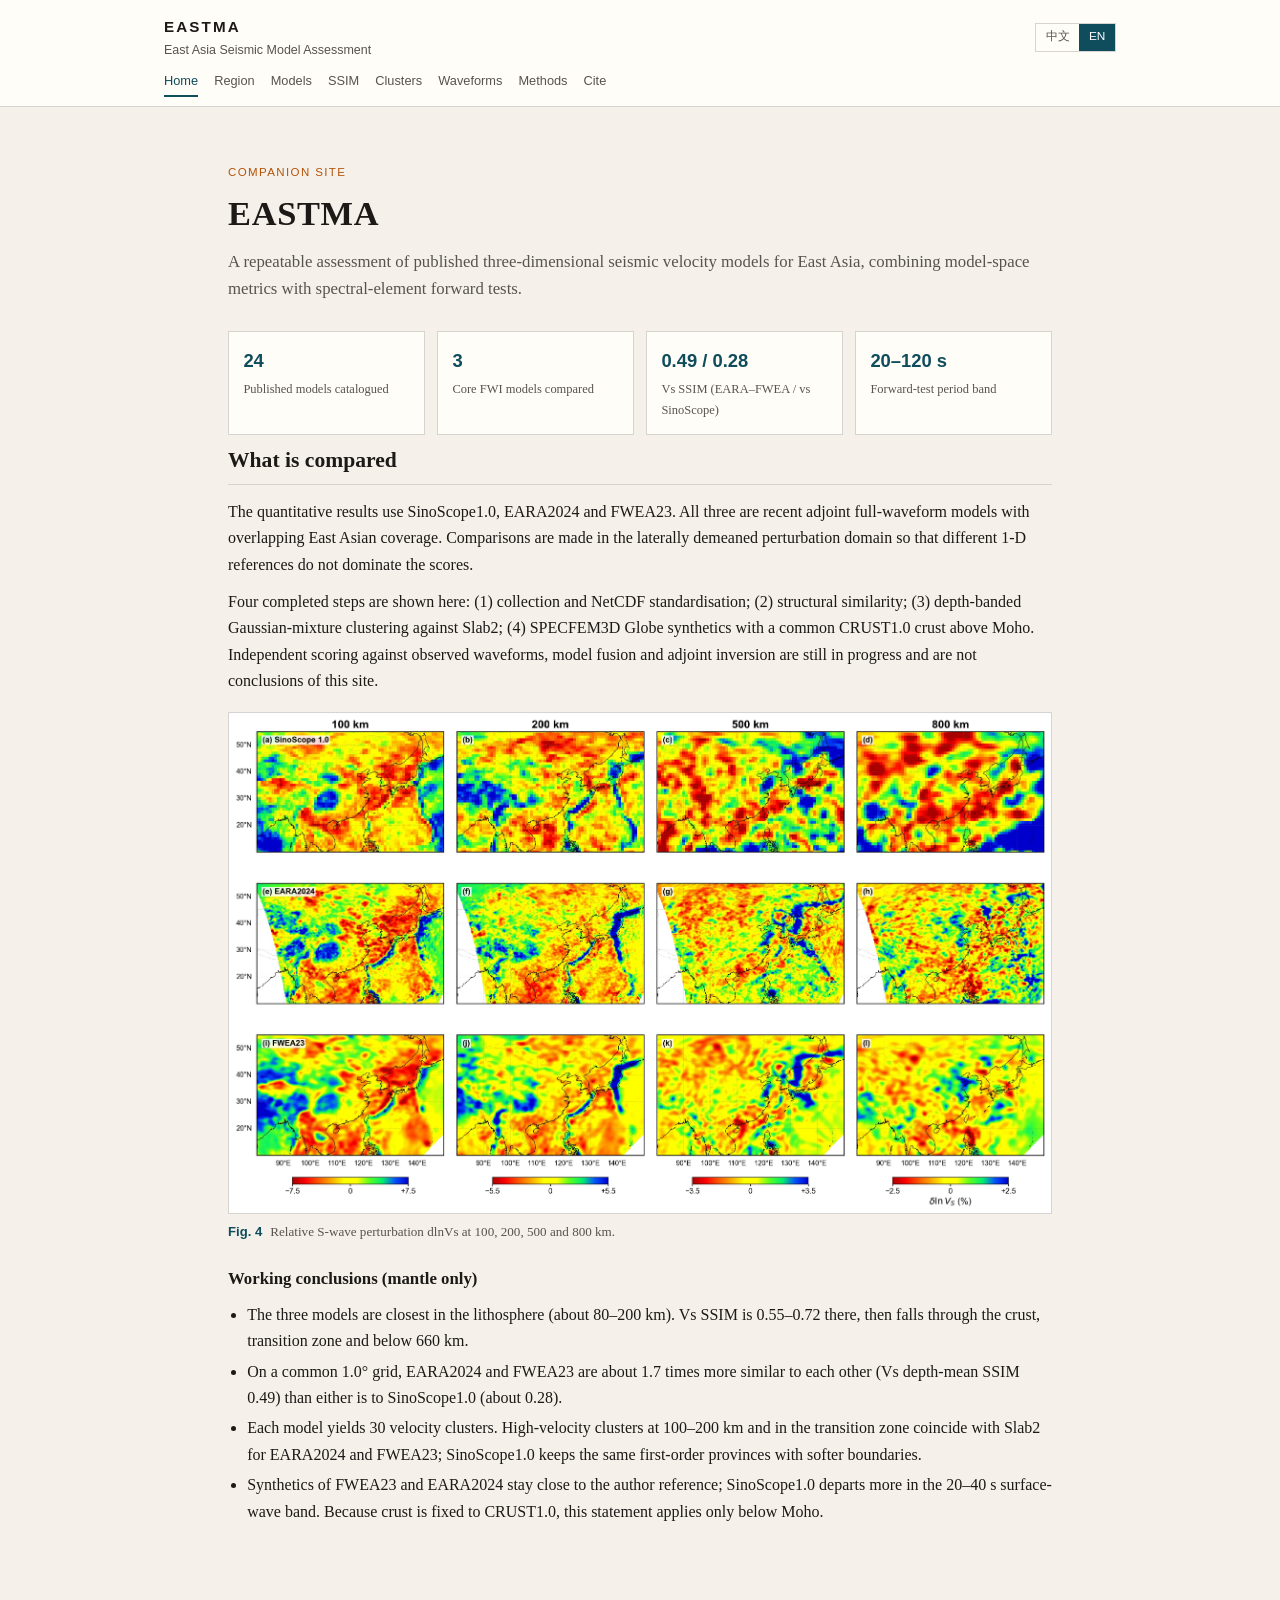
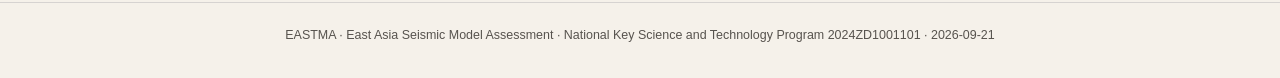
==== en/index.html @ a1f5a3dc "Add separate Chinese and English pages with a header language switch. Co-authored-by: Cursor <cursor" ====
<!DOCTYPE html>
<html lang="en">
<head>
  <meta charset="UTF-8">
  <meta name="viewport" content="width=device-width, initial-scale=1">
  <title>EASTMA — East Asia Seismic Model Assessment</title>
  <meta name="description" content="Quantitative assessment of published East Asian lithosphere–mantle seismic velocity models.">
  <link rel="alternate" hreflang="en" href="./">
  <link rel="alternate" hreflang="zh-CN" href="../index.html">
  <link rel="stylesheet" href="../style.css">
</head>
<body>
<header class="site">
  <div class="brand-bar">
    <div class="brand-wrap">
      <a class="brand" href="#home">EASTMA</a>
      <span class="brand-sub sans">East Asia Seismic Model Assessment</span>
    </div>
    <nav class="lang-switch" aria-label="Language">
      <a href="../index.html" id="lang-other">中文</a>
      <a href="#" class="current" aria-current="page">EN</a>
    </nav>
  </div>
  <nav class="site" aria-label="Primary">
    <a href="#home" data-section="home" class="active">Home</a>
    <a href="#region" data-section="region">Region</a>
    <a href="#models" data-section="models">Models</a>
    <a href="#similarity" data-section="similarity">SSIM</a>
    <a href="#clustering" data-section="clustering">Clusters</a>
    <a href="#waveforms" data-section="waveforms">Waveforms</a>
    <a href="#methods" data-section="methods">Methods</a>
    <a href="#cite" data-section="cite">Cite</a>
  </nav>
</header>
<main>

  <section id="home" class="block on">
    <div class="hero">
      <p class="tag sans">Companion site</p>
      <h1>EASTMA</h1>
      <p class="lead">A repeatable assessment of published three-dimensional seismic velocity models for East Asia, combining model-space metrics with spectral-element forward tests.</p>
    </div>
    <div class="metrics">
      <div class="metric"><div class="v">24</div><div class="l">Published models catalogued</div></div>
      <div class="metric"><div class="v">3</div><div class="l">Core FWI models compared</div></div>
      <div class="metric"><div class="v">0.49 / 0.28</div><div class="l">Vs SSIM (EARA–FWEA / vs SinoScope)</div></div>
      <div class="metric"><div class="v">20–120 s</div><div class="l">Forward-test period band</div></div>
    </div>
    <h2>What is compared</h2>
    <p>The quantitative results use SinoScope1.0, EARA2024 and FWEA23. All three are recent adjoint full-waveform models with overlapping East Asian coverage. Comparisons are made in the laterally demeaned perturbation domain so that different 1-D references do not dominate the scores.</p>
    <p>Four completed steps are shown here: (1) collection and NetCDF standardisation; (2) structural similarity; (3) depth-banded Gaussian-mixture clustering against Slab2; (4) SPECFEM3D Globe synthetics with a common CRUST1.0 crust above Moho. Independent scoring against observed waveforms, model fusion and adjoint inversion are still in progress and are not conclusions of this site.</p>
    <figure class="figure"><img src="../assets/fig4.jpg" alt="Relative S-wave perturbation dlnVs at 100, 200, 500 and 800 km." loading="lazy"><figcaption><span class="fig-id">Fig. 4</span> Relative S-wave perturbation dlnVs at 100, 200, 500 and 800 km.</figcaption></figure>
    <h3>Working conclusions (mantle only)</h3>
    <ul>
      <li>The three models are closest in the lithosphere (about 80–200 km). Vs SSIM is 0.55–0.72 there, then falls through the crust, transition zone and below 660 km.</li>
      <li>On a common 1.0° grid, EARA2024 and FWEA23 are about 1.7 times more similar to each other (Vs depth-mean SSIM 0.49) than either is to SinoScope1.0 (about 0.28).</li>
      <li>Each model yields 30 velocity clusters. High-velocity clusters at 100–200 km and in the transition zone coincide with Slab2 for EARA2024 and FWEA23; SinoScope1.0 keeps the same first-order provinces with softer boundaries.</li>
      <li>Synthetics of FWEA23 and EARA2024 stay close to the author reference; SinoScope1.0 departs more in the 20–40 s surface-wave band. Because crust is fixed to CRUST1.0, this statement applies only below Moho.</li>
    </ul>
  </section>
  <section id="region" class="block">
    <h2>Region and data</h2>
    <p>The study region covers East Asia and the adjacent western Pacific, including the Tibetan Plateau, North and Northeast China, South China, Southeast Asia, and the Japan–Izu–Bonin–Mariana subduction system.</p>
    <figure class="figure"><img src="../assets/fig1.jpg" alt="Tectonic setting of East Asia (coastline, plate boundaries, volcanoes, Slab2)." loading="lazy"><figcaption><span class="fig-id">Fig. 1</span> Tectonic setting of East Asia (coastline, plate boundaries, volcanoes, Slab2).</figcaption></figure>
    <p>The waveform test set uses 30 events from GCMT / GCMT3D. Public FDSN stations are screened for three-component completeness, record length of at least 1800 s, and SNR ≥ 4 in 20–100 s. After screening, 135 stations enter the forward geometry (417 unique stations; 2161 event–station pairs; about 69% pass rate).</p>
    <figure class="figure"><img src="../assets/fig2.jpg" alt="Thirty events in the standard test set used for spectral-element forward tests." loading="lazy"><figcaption><span class="fig-id">Fig. 2</span> Thirty events in the standard test set used for spectral-element forward tests.</figcaption></figure>
    <figure class="figure"><img src="../assets/fig3.jpg" alt="Stations retained after waveform-quality screening." loading="lazy"><figcaption><span class="fig-id">Fig. 3</span> Stations retained after waveform-quality screening.</figcaption></figure>
    <p class="note">Public FDSN coverage is sparse inside continental China relative to the ~814 provincial stations used by FWEA23. That gap must not be read as a model ranking.</p>
  </section>
  <section id="models" class="block">
    <h2>Model library</h2>
    <p>Twenty-four published lithosphere–upper-mantle models (2018–2026) were collected from the literature and IRIS EMC. Only the three quasi-continental FWI models share a common volume for a single similarity matrix. Regional and local models are kept as qualitative references.</p>
    <h3>Table 1. Three models used for quantitative scores</h3>
    <table><thead><tr><th>Attribute</th><th>SinoScope1.0</th><th>EARA2024</th><th>FWEA23</th></tr></thead><tbody>
        <tr><td>Reference</td><td>Ma et al., 2022</td><td>Xi et al., 2024</td><td>Liu et al., 2024</td></tr>
        <tr><td>Horizontal grid</td><td>~1.0°</td><td>~0.25°</td><td>~0.25°</td></tr>
        <tr><td>Depth (km)</td><td>0–2800</td><td>0–1000</td><td>0–1000</td></tr>
        <tr><td>Events / stations</td><td>410 / 2427</td><td>142 / ~2000</td><td>141 / 4640</td></tr>
        <tr><td>Shortest period (s)</td><td>30</td><td>8</td><td>15</td></tr>
        <tr><td>Misfit</td><td>Time–frequency phase</td><td>Weighted NZCC</td><td>Windowed normalised CC</td></tr>
        <tr><td>Radial anisotropy</td><td>No</td><td>ρ, VC, VSV, VSH, η</td><td>Upper 220 km</td></tr>
        <tr><td>Starting model</td><td>CSEM</td><td>FWEA18 + EARA2014 + S362ANI</td><td>FWEA18 + EARA2014</td></tr>
        <tr><td>Distribution</td><td>Regular NetCDF</td><td>Regular NetCDF</td><td>NetCDF + native GLL</td></tr>
        </tbody></table>
    <h3>Table S1. Catalog (by year)</h3>
    <table><thead><tr><th>Model</th><th>Year</th><th>Parameters</th><th>Depth (km)</th><th>Footprint</th><th>Reference</th></tr></thead><tbody><tr><td>CSEM_Japan</td><td>2018</td><td>Vs</td><td>0–350</td><td>Japan</td><td>Fichtner et al., 2018</td></tr>
<tr><td>FWEA18</td><td>2018</td><td>Vp, Vs</td><td>0–800</td><td>East Asia</td><td>Tao et al., 2018</td></tr>
<tr><td>TP2019</td><td>2020</td><td>Vs</td><td>25–700</td><td>Tibetan Plateau</td><td>Xiao et al., 2020</td></tr>
<tr><td>KEA20</td><td>2021</td><td>Vs</td><td>25–250</td><td>Korea–East Asia</td><td>Witek et al., 2021</td></tr>
<tr><td>SWChinaCVM-1.0</td><td>2021</td><td>Vp, Vs</td><td>0–50</td><td>SW China</td><td>Liu et al., 2021</td></tr>
<tr><td>SinoScope1.0</td><td>2022</td><td>Vp, Vs</td><td>0–2800</td><td>China and adjacent</td><td>Ma et al., 2022</td></tr>
<tr><td>USTClitho2.0</td><td>2022</td><td>Vp, Vs</td><td>0–150</td><td>Continental China</td><td>Han et al., 2022</td></tr>
<tr><td>SASSY21</td><td>2022</td><td>Vs</td><td>150–600</td><td>SE Asia</td><td>Wehner et al., 2022</td></tr>
<tr><td>CSRM1.0</td><td>2023</td><td>Vp, Vs</td><td>0–100</td><td>Continental China</td><td>Wen and Yu, 2023</td></tr>
<tr><td>SWChinaCVM-2.0</td><td>2023</td><td>Vp, Vs</td><td>0–50</td><td>SW China</td><td>Liu et al., 2023</td></tr>
<tr><td>ASIA2024</td><td>2024</td><td>Vp, Vs</td><td>0–690</td><td>Asia</td><td>Dou et al., 2024</td></tr>
<tr><td>EARA2024</td><td>2024</td><td>Vp, Vs</td><td>0–1000</td><td>East Asia–NW Pacific</td><td>Xi et al., 2024</td></tr>
<tr><td>FWEA23</td><td>2024</td><td>Vp, Vs</td><td>0–1000</td><td>East Asia</td><td>Liu et al., 2024</td></tr>
<tr><td>CSES_VM1.0</td><td>2024</td><td>Vp, Vs</td><td>0–75</td><td>N–S seismic belt</td><td>Wu et al., 2024</td></tr>
<tr><td>Gao_NEChina</td><td>2025</td><td>Vp</td><td>0–2500</td><td>NE China</td><td>Gao et al., 2025</td></tr>
<tr><td>Han_NEChina</td><td>2025</td><td>Vs</td><td>0–2500</td><td>NE China</td><td>Han et al., 2025</td></tr></tbody></table>
    <p class="note">Additional local models (Chen_SChinaSea, Cao_SETibet, Kumar_Pamir, Wu_NETibet and later regional Vs models) are used only as local checks. Source files: IRIS EMC and paper supplements. This site does not host the NetCDF volumes.</p>
  </section>
  <section id="similarity" class="block">
    <h2>Structural similarity</h2>
    <p>SSIM (Wang et al., 2004) is computed layer by layer on a common 1.0° grid in the perturbation field δlnV. A phase-randomised surrogate gives a noise floor of about 0.05–0.07. One-dimensional SSIM of the horizontal-mean profiles is 0.90–0.99, so the disagreement lives in lateral pattern, not in the background gradient.</p>
    <figure class="figure"><img src="../assets/fig5.jpg" alt="1-D background profiles and depth-dependent SSIM for Vs and Vp." loading="lazy"><figcaption><span class="fig-id">Fig. 5</span> 1-D background profiles and depth-dependent SSIM for Vs and Vp.</figcaption></figure>
    <h3>Table 2. Depth-mean SSIM ± standard deviation</h3>
    <table><thead><tr><th>Pair</th><th>Vs SSIM</th><th>Vs structure</th><th>Vp SSIM</th><th>Vp structure</th><th>Null (Vs / Vp)</th></tr></thead><tbody>
        <tr><td>SinoScope1.0–EARA2024</td><td>0.276 ± 0.147</td><td>0.305</td><td>0.196 ± 0.089</td><td>0.224</td><td>0.054 / 0.067</td></tr>
        <tr><td>SinoScope1.0–FWEA23</td><td>0.288 ± 0.148</td><td>0.332</td><td>0.198 ± 0.106</td><td>0.233</td><td>0.056 / 0.071</td></tr>
        <tr><td>EARA2024–FWEA23</td><td>0.494 ± 0.153</td><td>0.521</td><td>0.482 ± 0.101</td><td>0.509</td><td>0.053 / 0.054</td></tr>
        </tbody></table>
    <p>Lithosphere (80–200 km) is the closest band. The single-layer Vs peak is at 120 km (0.764 / 0.622 / 0.619). Values drop in the crust, below 200 km, and especially below 660 km. EARA2024–FWEA23 shows a one-node drop at 660 km that is more likely a phase-boundary parameterisation mismatch than a structural contrast.</p>
    <figure class="figure"><img src="../assets/fig4.jpg" alt="Relative S-wave perturbation dlnVs at 100, 200, 500 and 800 km." loading="lazy"><figcaption><span class="fig-id">Fig. 4</span> Relative S-wave perturbation dlnVs at 100, 200, 500 and 800 km.</figcaption></figure>
  </section>
  <section id="clustering" class="block">
    <h2>Velocity clusters</h2>
    <p>A Gaussian mixture is fit independently in four depth bands (crust / lithospheric mantle / transition zone / lower mantle) on (δlnVp, δlnVs). The component counts are a tectonic prior, K = 10 / 10 / 5 / 5, not an argmin of BIC. Labels are sorted by mean δlnVs inside each band. Geology and Slab2 are overlaid only; no NMI or purity score is computed.</p>
    <h3>Table 3. Depth-banded GMM</h3>
    <table><thead><tr><th>Model</th><th>Clusters</th><th>Valid voxels</th><th>Silhouette</th><th>High confidence</th></tr></thead><tbody>
        <tr><td>SinoScope1.0</td><td>30</td><td>4.08×10⁵</td><td>0.297</td><td>53.4%</td></tr>
        <tr><td>EARA2024</td><td>30</td><td>5.81×10⁶</td><td>0.342</td><td>74.2%</td></tr>
        <tr><td>FWEA23</td><td>30</td><td>7.64×10⁶</td><td>0.343</td><td>75.9%</td></tr>
        </tbody></table>
    <figure class="figure"><img src="../assets/fig6.jpg" alt="Depth-banded GMM velocity clusters of EARA2024, with Slab2 contours." loading="lazy"><figcaption><span class="fig-id">Fig. 6</span> Depth-banded GMM velocity clusters of EARA2024, with Slab2 contours.</figcaption></figure>
    <figure class="figure"><img src="../assets/fig7.jpg" alt="Longitude–depth cluster sections of EARA2024 with Slab2 outlines." loading="lazy"><figcaption><span class="fig-id">Fig. 7</span> Longitude–depth cluster sections of EARA2024 with Slab2 outlines.</figcaption></figure>
    <figure class="figure"><img src="../assets/fig8.jpg" alt="Cluster-wise dlnVp and dlnVs depth profiles of EARA2024." loading="lazy"><figcaption><span class="fig-id">Fig. 8</span> Cluster-wise dlnVp and dlnVs depth profiles of EARA2024.</figcaption></figure>
    <p class="note">Tiny crustal clusters concentrated in 0–10 km are amplitude fragments, not independent basins. The text discusses only first-order provinces: cratonic roots, back-arc lows, stagnant slabs, ambient mantle.</p>
  </section>
  <section id="waveforms" class="block">
    <h2>Forward waveforms</h2>
    <p>SPECFEM3D Globe is run on one mesh for all three models, with identical CMTSOLUTION and STATIONS. Assignment order in the solver writes 3-D crust after the mantle. CRUST1.0 is therefore imposed above Moho in every run, so synthetic differences isolate mantle structure. The band is 20–40 s and 40–120 s. Present scores compare synthetics with the author reference (AuthorRef), not with observations.</p>
    <figure class="figure"><img src="../assets/fig9.jpg" alt="Traveltime, amplitude and waveform misfit of synthetics versus AuthorRef." loading="lazy"><figcaption><span class="fig-id">Fig. 9</span> Traveltime, amplitude and waveform misfit of synthetics versus AuthorRef.</figcaption></figure>
    <h3>Table 5. Median misfit versus AuthorRef (excerpt)</h3>
    <table><thead><tr><th>Model</th><th>Band</th><th>Phase</th><th>|dT| (s)</th><th>NZCC</th><th>Rel. L2</th></tr></thead><tbody>
        <tr><td>FWEA23</td><td>20–40 s</td><td>P(Z)</td><td>0.41</td><td>0.935</td><td>0.145</td></tr>
        <tr><td>EARA2024</td><td>20–40 s</td><td>P(Z)</td><td>0.35</td><td>0.920</td><td>0.171</td></tr>
        <tr><td>SinoScope1.0</td><td>20–40 s</td><td>P(Z)</td><td>2.68</td><td>0.714</td><td>0.592</td></tr>
        <tr><td>FWEA23</td><td>20–40 s</td><td>Rayleigh(Z)</td><td>4.60</td><td>0.475</td><td>1.016</td></tr>
        <tr><td>EARA2024</td><td>20–40 s</td><td>Rayleigh(Z)</td><td>4.71</td><td>0.415</td><td>1.084</td></tr>
        <tr><td>SinoScope1.0</td><td>20–40 s</td><td>Rayleigh(Z)</td><td>5.47</td><td>0.303</td><td>1.571</td></tr>
        <tr><td>FWEA23</td><td>40–120 s</td><td>P(Z)</td><td>0.67</td><td>0.978</td><td>0.047</td></tr>
        <tr><td>EARA2024</td><td>40–120 s</td><td>P(Z)</td><td>0.42</td><td>0.979</td><td>0.052</td></tr>
        <tr><td>SinoScope1.0</td><td>40–120 s</td><td>P(Z)</td><td>3.07</td><td>0.908</td><td>0.188</td></tr>
        </tbody></table>
    <p>Body-wave long-period windows are stable. The 20–40 s surface-wave window is where SinoScope1.0 separates. Model-space SSIM order must not be read as a final observed-waveform ranking: AuthorRef is closer to FWEA23, only FWEA23 has native GLL, and crustal SSIM is excluded from these synthetics.</p>
    <p class="note">Interactive submission to the Supercomputing Internet is not on this page. Precomputed figures are the current record of the forward tests.</p>
  </section>
  <section id="methods" class="block">
    <h2>Methods in brief</h2>
    <h3>Standardisation</h3>
    <p>Models are rewritten as CF-compliant NetCDF with dimensions (latitude, longitude, depth). Speeds are in km/s, depth is positive downward from the surface. Names: vp, vs, vpv, vph, vsv, vsh, rho, eta. The three core models already have native Vp and Vs; Brocher (2005) and mantle scaling are not applied to them.</p>
    <h3>Perturbation and common grid</h3>
    <p>δlnV = (V − V̄(z)) / V̄(z), with V̄ the area-weighted horizontal mean. All pairs use the intersection domain (about 10°–55°N, 80°–150°E) on a 1.0° grid and a common validity mask (layer coverage about 0.90). A finer native grid would make pair-wise SSIM values incomparable.</p>
    <h3>SSIM</h3>
    <p>Local statistics use a Gaussian window of σ = 2.0°. Layers are thickness-weighted. The structure term is reported separately so that a pure amplitude rescale is not confused with a pattern change. The null model keeps the power spectrum and randomises phase (20 draws, seed 42).</p>
    <h3>Clustering</h3>
    <p>Features are z-scored δlnVp and δlnVs. Bands follow Moho, 410 km and 660 km. Full-covariance GMMs are fit by EM. K is held fixed across models. BIC is diagnostic only.</p>
    <h3>Forward tests</h3>
    <p>SPECFEM3D Globe writes crust after mantle. Enabling a crustal model therefore overwrites Moho-up values. The runs share CRUST1.0 above Moho on purpose: residuals can be attributed to the mantle. The period floor is 20 s. Windows target SNR &gt; 4 and CC &gt; 0.7. Observed-waveform χT / χA / χF with geographic and category weights (Zhou et al., 2021) are reserved for a later paper.</p>
  </section>
  <section id="cite" class="block">
    <h2>Cite and data</h2>
    <p>Cite this assessment as the manuscript in review. Model files remain with their authors and IRIS EMC; this page does not redistribute NetCDF or GLL binaries.</p>
    <ol class="cite">
      <li>Assessment manuscript: East Asian lithosphere–mantle seismic velocity models, a quantitative comparison. <i>Science China Earth Sciences</i>, in review.</li>
      <li>Ma J, Bunge H, Thrastarson S, Fichtner A, Herwaarden D van, Tian Y, Chang S, Liu T. 2022. Seismic full-waveform inversion of the crust-mantle structure beneath China and adjacent regions. <i>J. Geophys. Res. Solid Earth</i>, 127(9), e2022JB024957.</li>
      <li>Liu C, Banerjee R, Grand S P, Sandvol E, Mitra S, Liang X, Wei S. 2024. A high-resolution seismic velocity model for East Asia using full-waveform tomography. <i>Earth Planet. Sci. Lett.</i>, 639, 118764.</li>
      <li>Xi Z, Chen M, Wei S S, Li J, Zhou T, Wang B, Kim Y. 2024. EARA2024: A radially anisotropic seismic velocity model for East Asia and the northwestern Pacific. <i>Geophys. J. Int.</i>, 239(2), 914–935.</li>
      <li>Wang Z, Bovik A C, Sheikh H R, Simoncelli E P. 2004. Image quality assessment: from error visibility to structural similarity. <i>IEEE Trans. Image Process.</i>, 13(4), 600–612.</li>
      <li>Zhou T, Li J, Xi Z, Chen M. 2021. Assessment of seismic tomographic models of the contiguous United States using spectral-element seismic waveforms. <i>Geophys. J. Int.</i>, 228(2), 1392–1414.</li>
      <li>IRIS DMC, 2011. Data Services Products: EMC. <a href="https://ds.iris.edu/ds/products/emc/">https://ds.iris.edu/ds/products/emc/</a></li>
    </ol>
    <p class="note">Figures on this page are from the assessment manuscript. Rebuild with <code>python3 web/generate.py</code>.</p>
  </section>

</main>
<footer class="site">EASTMA · East Asia Seismic Model Assessment · National Key Science and Technology Program 2024ZD1001101 · 2026-09-21</footer>
<script src="../app.js"></script>
</body>
</html>
---- style.css ----
:root {
  --ink: #1c1917;
  --muted: #57534e;
  --line: #d6d3d1;
  --paper: #f5f1ea;
  --card: #fffdf8;
  --accent: #0f4c5c;
  --accent-2: #b45309;
  --max: 54rem;
}
* { box-sizing: border-box; margin: 0; padding: 0; }
html { scroll-behavior: smooth; }
body {
  font-family: "Iowan Old Style", "Palatino Linotype", Palatino, "Songti SC", "Noto Serif CJK SC", serif;
  color: var(--ink);
  background: var(--paper);
  line-height: 1.65;
}
.sans { font-family: "Avenir Next", "Segoe UI", "PingFang SC", "Noto Sans CJK SC", sans-serif; }
a { color: var(--accent); }
header.site {
  border-bottom: 1px solid var(--line);
  background: var(--card);
  position: sticky;
  top: 0;
  z-index: 10;
}
.brand-bar {
  max-width: calc(var(--max) + 8rem);
  margin: 0 auto;
  padding: 0.85rem 1.25rem 0.4rem;
  display: flex;
  justify-content: space-between;
  align-items: center;
  gap: 1rem;
}
.brand-wrap { display: flex; flex-direction: column; gap: 0.1rem; }
.brand {
  font-family: "Avenir Next", "Segoe UI", sans-serif;
  letter-spacing: 0.14em;
  font-weight: 650;
  font-size: 0.95rem;
  text-decoration: none;
  color: var(--ink);
}
.brand-sub { font-size: 0.78rem; color: var(--muted); letter-spacing: 0; }
.lang-switch {
  display: inline-flex;
  border: 1px solid var(--line);
  flex-shrink: 0;
}
.lang-switch a {
  font-family: "Avenir Next", "Segoe UI", "PingFang SC", sans-serif;
  font-size: 0.74rem;
  padding: 0.22rem 0.6rem;
  text-decoration: none;
  color: var(--muted);
}
.lang-switch a.current {
  background: var(--accent);
  color: #fff;
  pointer-events: none;
}
.lang-switch a:hover:not(.current) { color: var(--accent); }
nav.site {
  max-width: calc(var(--max) + 8rem);
  margin: 0 auto;
  padding: 0 1.25rem 0.55rem;
  display: flex;
  flex-wrap: wrap;
  gap: 0.15rem 1rem;
}
nav.site a {
  font-family: "Avenir Next", "Segoe UI", "PingFang SC", sans-serif;
  font-size: 0.8rem;
  text-decoration: none;
  color: var(--muted);
  padding: 0.2rem 0;
  border-bottom: 2px solid transparent;
}
nav.site a:hover, nav.site a.active { color: var(--accent); border-bottom-color: var(--accent); }
main { max-width: var(--max); margin: 0 auto; padding: 2rem 1.25rem 4rem; }
.hero h1 {
  font-size: 2.15rem;
  font-weight: 600;
  letter-spacing: 0.02em;
  line-height: 1.2;
}
.hero .lead { margin-top: 0.85rem; font-size: 1.05rem; color: var(--muted); }
.hero .tag {
  display: inline-block;
  margin-top: 1rem;
  font-family: "Avenir Next", "Segoe UI", "PingFang SC", sans-serif;
  font-size: 0.72rem;
  letter-spacing: 0.12em;
  text-transform: uppercase;
  color: var(--accent-2);
}
.metrics {
  display: grid;
  grid-template-columns: repeat(2, minmax(0, 1fr));
  gap: 0.75rem;
  margin: 1.75rem 0 0.5rem;
}
@media (min-width: 720px) { .metrics { grid-template-columns: repeat(4, minmax(0, 1fr)); } }
.metric {
  background: var(--card);
  border: 1px solid var(--line);
  padding: 0.85rem 0.9rem;
}
.metric .v {
  font-family: "Avenir Next", "Segoe UI", sans-serif;
  font-size: 1.15rem;
  font-weight: 650;
  color: var(--accent);
}
.metric .l { font-size: 0.78rem; color: var(--muted); margin-top: 0.2rem; }
section.block { display: none; padding-top: 0.5rem; }
section.block.on { display: block; }
h2 {
  font-size: 1.35rem;
  font-weight: 600;
  margin: 0 0 0.85rem;
  padding-bottom: 0.35rem;
  border-bottom: 1px solid var(--line);
}
h3 { font-size: 1.05rem; margin: 1.4rem 0 0.55rem; }
p { margin: 0.7rem 0; }
ul, ol { margin: 0.4rem 0 0.8rem 1.2rem; }
li { margin: 0.25rem 0; }
table {
  width: 100%;
  border-collapse: collapse;
  font-size: 0.88rem;
  margin: 0.8rem 0 1rem;
  background: var(--card);
}
th, td { border-bottom: 1px solid var(--line); padding: 0.45rem 0.5rem; text-align: left; vertical-align: top; }
th { font-family: "Avenir Next", "Segoe UI", "PingFang SC", sans-serif; font-weight: 600; background: #efe8dc; }
.note { font-size: 0.82rem; color: var(--muted); }
.figure { margin: 1.1rem 0 1.4rem; }
.figure img {
  width: 100%;
  height: auto;
  display: block;
  border: 1px solid var(--line);
  background: #fff;
}
.figure figcaption { font-size: 0.82rem; color: var(--muted); margin-top: 0.45rem; }
.fig-id { font-family: "Avenir Next", "Segoe UI", sans-serif; color: var(--accent); font-weight: 650; margin-right: 0.3rem; }
.missing { color: var(--accent-2); font-size: 0.9rem; }
.cite { font-size: 0.92rem; }
.cite li { margin: 0.45rem 0; }
footer.site {
  border-top: 1px solid var(--line);
  padding: 1.4rem 1.25rem 2rem;
  text-align: center;
  color: var(--muted);
  font-size: 0.78rem;
  font-family: "Avenir Next", "Segoe UI", "PingFang SC", sans-serif;
}
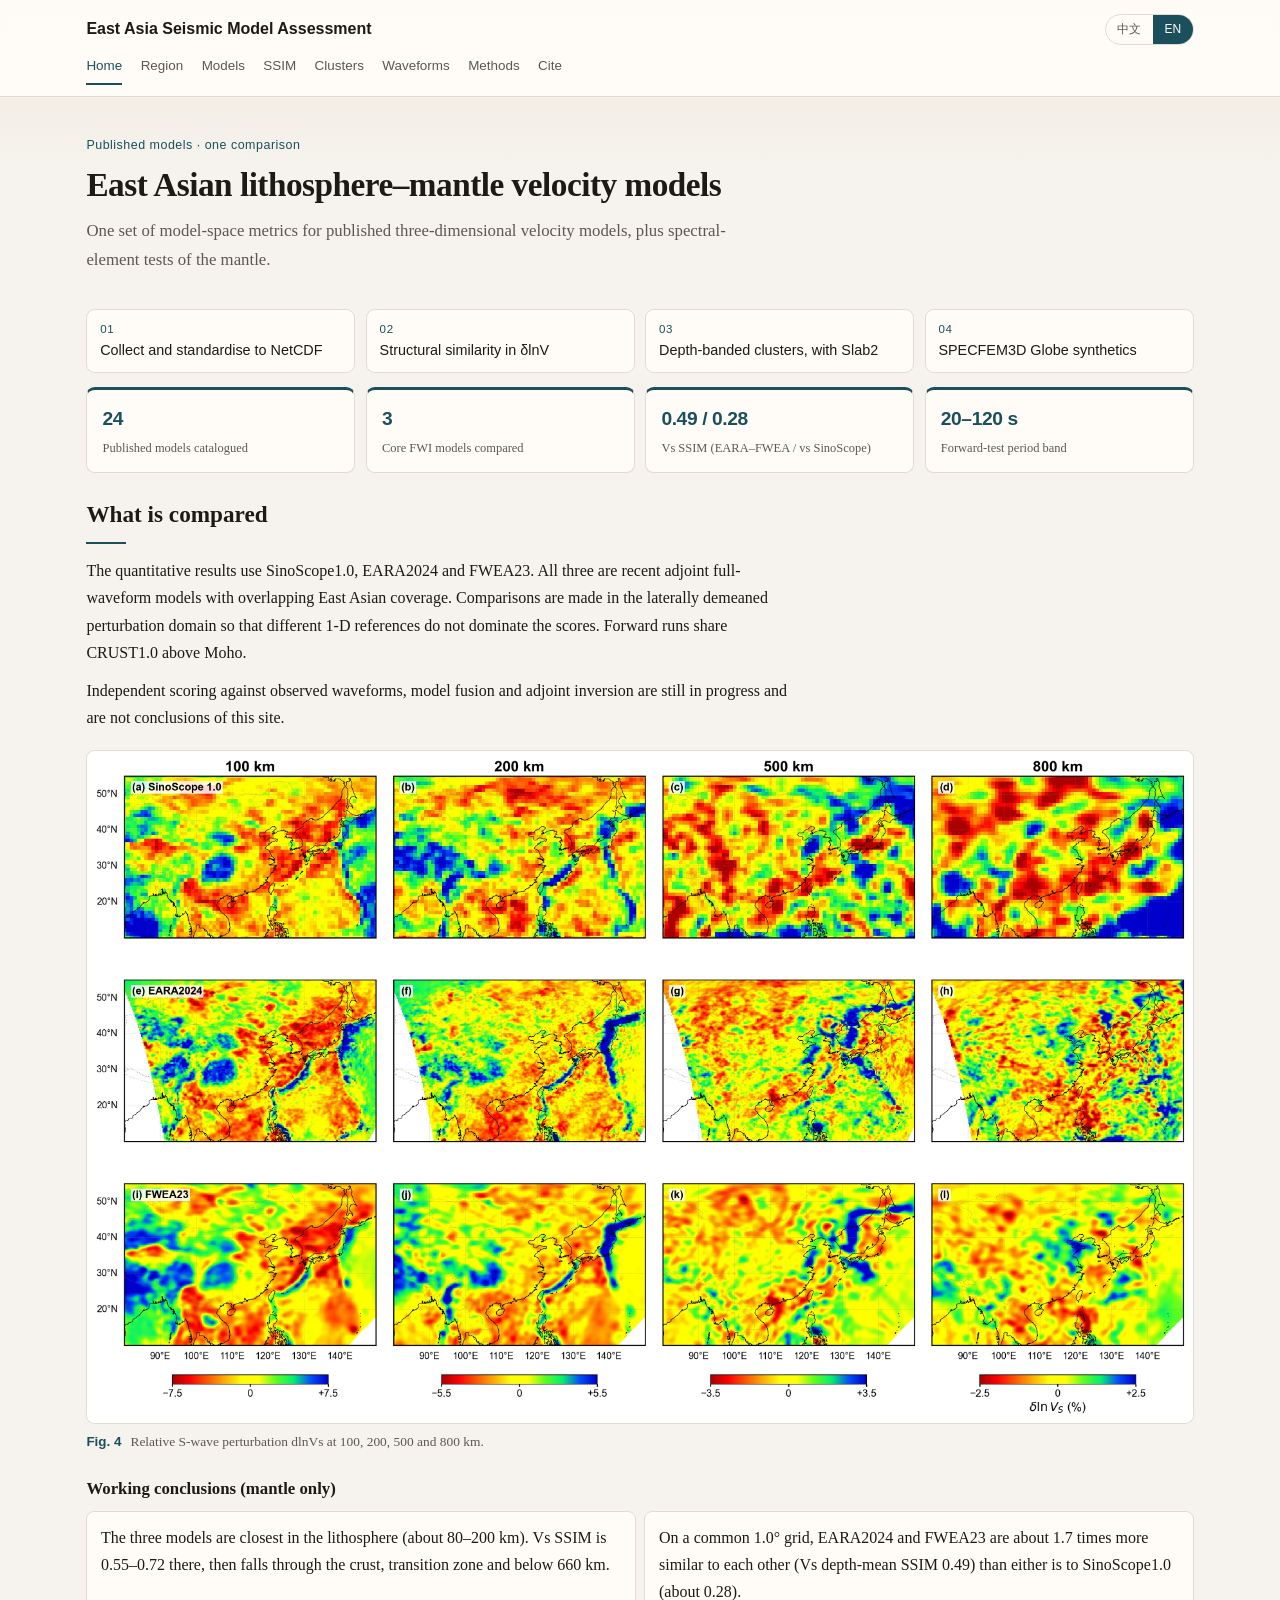
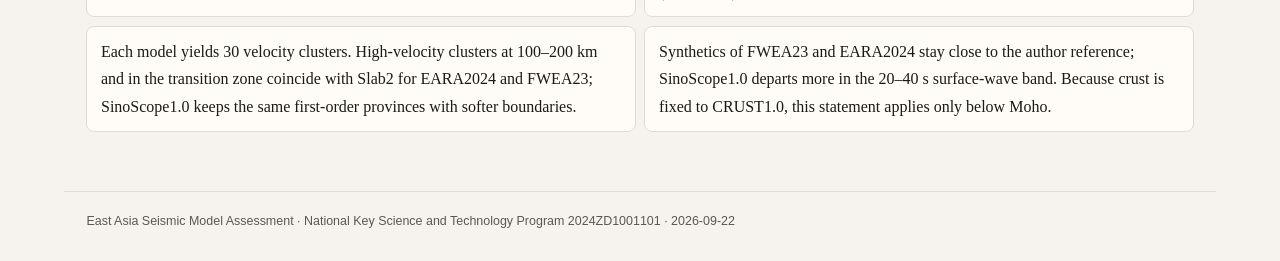
==== commit 4baba853: "Drop the acronym from the public pages and open up the layout for figures and tables. Co-authored-by" ====
--- a/en/index.html
+++ b/en/index.html
@@ -3,19 +3,16 @@
 <head>
   <meta charset="UTF-8">
   <meta name="viewport" content="width=device-width, initial-scale=1">
-  <title>EASTMA — East Asia Seismic Model Assessment</title>
+  <title>East Asia Seismic Model Assessment</title>
   <meta name="description" content="Quantitative assessment of published East Asian lithosphere–mantle seismic velocity models.">
   <link rel="alternate" hreflang="en" href="./">
   <link rel="alternate" hreflang="zh-CN" href="../index.html">
-  <link rel="stylesheet" href="../style.css">
+  <link rel="stylesheet" href="../style.css?v=3">
 </head>
 <body>
 <header class="site">
   <div class="brand-bar">
-    <div class="brand-wrap">
-      <a class="brand" href="#home">EASTMA</a>
-      <span class="brand-sub sans">East Asia Seismic Model Assessment</span>
-    </div>
+    <a class="brand" href="#home">East Asia Seismic Model Assessment</a>
     <nav class="lang-switch" aria-label="Language">
       <a href="../index.html" id="lang-other">中文</a>
       <a href="#" class="current" aria-current="page">EN</a>
@@ -36,10 +33,16 @@
 
   <section id="home" class="block on">
     <div class="hero">
-      <p class="tag sans">Companion site</p>
-      <h1>EASTMA</h1>
-      <p class="lead">A repeatable assessment of published three-dimensional seismic velocity models for East Asia, combining model-space metrics with spectral-element forward tests.</p>
+      <p class="kicker sans">Published models · one comparison</p>
+      <h1>East Asian lithosphere–mantle velocity models</h1>
+      <p class="lead">One set of model-space metrics for published three-dimensional velocity models, plus spectral-element tests of the mantle.</p>
     </div>
+    <ol class="steps sans">
+      <li><span>01</span>Collect and standardise to NetCDF</li>
+      <li><span>02</span>Structural similarity in δlnV</li>
+      <li><span>03</span>Depth-banded clusters, with Slab2</li>
+      <li><span>04</span>SPECFEM3D Globe synthetics</li>
+    </ol>
     <div class="metrics">
       <div class="metric"><div class="v">24</div><div class="l">Published models catalogued</div></div>
       <div class="metric"><div class="v">3</div><div class="l">Core FWI models compared</div></div>
@@ -47,11 +50,11 @@
       <div class="metric"><div class="v">20–120 s</div><div class="l">Forward-test period band</div></div>
     </div>
     <h2>What is compared</h2>
-    <p>The quantitative results use SinoScope1.0, EARA2024 and FWEA23. All three are recent adjoint full-waveform models with overlapping East Asian coverage. Comparisons are made in the laterally demeaned perturbation domain so that different 1-D references do not dominate the scores.</p>
-    <p>Four completed steps are shown here: (1) collection and NetCDF standardisation; (2) structural similarity; (3) depth-banded Gaussian-mixture clustering against Slab2; (4) SPECFEM3D Globe synthetics with a common CRUST1.0 crust above Moho. Independent scoring against observed waveforms, model fusion and adjoint inversion are still in progress and are not conclusions of this site.</p>
+    <p>The quantitative results use SinoScope1.0, EARA2024 and FWEA23. All three are recent adjoint full-waveform models with overlapping East Asian coverage. Comparisons are made in the laterally demeaned perturbation domain so that different 1-D references do not dominate the scores. Forward runs share CRUST1.0 above Moho.</p>
+    <p>Independent scoring against observed waveforms, model fusion and adjoint inversion are still in progress and are not conclusions of this site.</p>
     <figure class="figure"><img src="../assets/fig4.jpg" alt="Relative S-wave perturbation dlnVs at 100, 200, 500 and 800 km." loading="lazy"><figcaption><span class="fig-id">Fig. 4</span> Relative S-wave perturbation dlnVs at 100, 200, 500 and 800 km.</figcaption></figure>
     <h3>Working conclusions (mantle only)</h3>
-    <ul>
+    <ul class="findings">
       <li>The three models are closest in the lithosphere (about 80–200 km). Vs SSIM is 0.55–0.72 there, then falls through the crust, transition zone and below 660 km.</li>
       <li>On a common 1.0° grid, EARA2024 and FWEA23 are about 1.7 times more similar to each other (Vs depth-mean SSIM 0.49) than either is to SinoScope1.0 (about 0.28).</li>
       <li>Each model yields 30 velocity clusters. High-velocity clusters at 100–200 km and in the transition zone coincide with Slab2 for EARA2024 and FWEA23; SinoScope1.0 keeps the same first-order provinces with softer boundaries.</li>
@@ -71,7 +74,7 @@
     <h2>Model library</h2>
     <p>Twenty-four published lithosphere–upper-mantle models (2018–2026) were collected from the literature and IRIS EMC. Only the three quasi-continental FWI models share a common volume for a single similarity matrix. Regional and local models are kept as qualitative references.</p>
     <h3>Table 1. Three models used for quantitative scores</h3>
-    <table><thead><tr><th>Attribute</th><th>SinoScope1.0</th><th>EARA2024</th><th>FWEA23</th></tr></thead><tbody>
+    <div class="table-wrap"><table><thead><tr><th>Attribute</th><th>SinoScope1.0</th><th>EARA2024</th><th>FWEA23</th></tr></thead><tbody>
         <tr><td>Reference</td><td>Ma et al., 2022</td><td>Xi et al., 2024</td><td>Liu et al., 2024</td></tr>
         <tr><td>Horizontal grid</td><td>~1.0°</td><td>~0.25°</td><td>~0.25°</td></tr>
         <tr><td>Depth (km)</td><td>0–2800</td><td>0–1000</td><td>0–1000</td></tr>
@@ -81,9 +84,9 @@
         <tr><td>Radial anisotropy</td><td>No</td><td>ρ, VC, VSV, VSH, η</td><td>Upper 220 km</td></tr>
         <tr><td>Starting model</td><td>CSEM</td><td>FWEA18 + EARA2014 + S362ANI</td><td>FWEA18 + EARA2014</td></tr>
         <tr><td>Distribution</td><td>Regular NetCDF</td><td>Regular NetCDF</td><td>NetCDF + native GLL</td></tr>
-        </tbody></table>
+        </tbody></table></div>
     <h3>Table S1. Catalog (by year)</h3>
-    <table><thead><tr><th>Model</th><th>Year</th><th>Parameters</th><th>Depth (km)</th><th>Footprint</th><th>Reference</th></tr></thead><tbody><tr><td>CSEM_Japan</td><td>2018</td><td>Vs</td><td>0–350</td><td>Japan</td><td>Fichtner et al., 2018</td></tr>
+    <div class="table-wrap"><table><thead><tr><th>Model</th><th>Year</th><th>Parameters</th><th>Depth (km)</th><th>Footprint</th><th>Reference</th></tr></thead><tbody><tr><td>CSEM_Japan</td><td>2018</td><td>Vs</td><td>0–350</td><td>Japan</td><td>Fichtner et al., 2018</td></tr>
 <tr><td>FWEA18</td><td>2018</td><td>Vp, Vs</td><td>0–800</td><td>East Asia</td><td>Tao et al., 2018</td></tr>
 <tr><td>TP2019</td><td>2020</td><td>Vs</td><td>25–700</td><td>Tibetan Plateau</td><td>Xiao et al., 2020</td></tr>
 <tr><td>KEA20</td><td>2021</td><td>Vs</td><td>25–250</td><td>Korea–East Asia</td><td>Witek et al., 2021</td></tr>
@@ -98,7 +101,7 @@
 <tr><td>FWEA23</td><td>2024</td><td>Vp, Vs</td><td>0–1000</td><td>East Asia</td><td>Liu et al., 2024</td></tr>
 <tr><td>CSES_VM1.0</td><td>2024</td><td>Vp, Vs</td><td>0–75</td><td>N–S seismic belt</td><td>Wu et al., 2024</td></tr>
 <tr><td>Gao_NEChina</td><td>2025</td><td>Vp</td><td>0–2500</td><td>NE China</td><td>Gao et al., 2025</td></tr>
-<tr><td>Han_NEChina</td><td>2025</td><td>Vs</td><td>0–2500</td><td>NE China</td><td>Han et al., 2025</td></tr></tbody></table>
+<tr><td>Han_NEChina</td><td>2025</td><td>Vs</td><td>0–2500</td><td>NE China</td><td>Han et al., 2025</td></tr></tbody></table></div>
     <p class="note">Additional local models (Chen_SChinaSea, Cao_SETibet, Kumar_Pamir, Wu_NETibet and later regional Vs models) are used only as local checks. Source files: IRIS EMC and paper supplements. This site does not host the NetCDF volumes.</p>
   </section>
   <section id="similarity" class="block">
@@ -106,11 +109,11 @@
     <p>SSIM (Wang et al., 2004) is computed layer by layer on a common 1.0° grid in the perturbation field δlnV. A phase-randomised surrogate gives a noise floor of about 0.05–0.07. One-dimensional SSIM of the horizontal-mean profiles is 0.90–0.99, so the disagreement lives in lateral pattern, not in the background gradient.</p>
     <figure class="figure"><img src="../assets/fig5.jpg" alt="1-D background profiles and depth-dependent SSIM for Vs and Vp." loading="lazy"><figcaption><span class="fig-id">Fig. 5</span> 1-D background profiles and depth-dependent SSIM for Vs and Vp.</figcaption></figure>
     <h3>Table 2. Depth-mean SSIM ± standard deviation</h3>
-    <table><thead><tr><th>Pair</th><th>Vs SSIM</th><th>Vs structure</th><th>Vp SSIM</th><th>Vp structure</th><th>Null (Vs / Vp)</th></tr></thead><tbody>
+    <div class="table-wrap"><table><thead><tr><th>Pair</th><th>Vs SSIM</th><th>Vs structure</th><th>Vp SSIM</th><th>Vp structure</th><th>Null (Vs / Vp)</th></tr></thead><tbody>
         <tr><td>SinoScope1.0–EARA2024</td><td>0.276 ± 0.147</td><td>0.305</td><td>0.196 ± 0.089</td><td>0.224</td><td>0.054 / 0.067</td></tr>
         <tr><td>SinoScope1.0–FWEA23</td><td>0.288 ± 0.148</td><td>0.332</td><td>0.198 ± 0.106</td><td>0.233</td><td>0.056 / 0.071</td></tr>
         <tr><td>EARA2024–FWEA23</td><td>0.494 ± 0.153</td><td>0.521</td><td>0.482 ± 0.101</td><td>0.509</td><td>0.053 / 0.054</td></tr>
-        </tbody></table>
+        </tbody></table></div>
     <p>Lithosphere (80–200 km) is the closest band. The single-layer Vs peak is at 120 km (0.764 / 0.622 / 0.619). Values drop in the crust, below 200 km, and especially below 660 km. EARA2024–FWEA23 shows a one-node drop at 660 km that is more likely a phase-boundary parameterisation mismatch than a structural contrast.</p>
     <figure class="figure"><img src="../assets/fig4.jpg" alt="Relative S-wave perturbation dlnVs at 100, 200, 500 and 800 km." loading="lazy"><figcaption><span class="fig-id">Fig. 4</span> Relative S-wave perturbation dlnVs at 100, 200, 500 and 800 km.</figcaption></figure>
   </section>
@@ -118,11 +121,11 @@
     <h2>Velocity clusters</h2>
     <p>A Gaussian mixture is fit independently in four depth bands (crust / lithospheric mantle / transition zone / lower mantle) on (δlnVp, δlnVs). The component counts are a tectonic prior, K = 10 / 10 / 5 / 5, not an argmin of BIC. Labels are sorted by mean δlnVs inside each band. Geology and Slab2 are overlaid only; no NMI or purity score is computed.</p>
     <h3>Table 3. Depth-banded GMM</h3>
-    <table><thead><tr><th>Model</th><th>Clusters</th><th>Valid voxels</th><th>Silhouette</th><th>High confidence</th></tr></thead><tbody>
+    <div class="table-wrap"><table><thead><tr><th>Model</th><th>Clusters</th><th>Valid voxels</th><th>Silhouette</th><th>High confidence</th></tr></thead><tbody>
         <tr><td>SinoScope1.0</td><td>30</td><td>4.08×10⁵</td><td>0.297</td><td>53.4%</td></tr>
         <tr><td>EARA2024</td><td>30</td><td>5.81×10⁶</td><td>0.342</td><td>74.2%</td></tr>
         <tr><td>FWEA23</td><td>30</td><td>7.64×10⁶</td><td>0.343</td><td>75.9%</td></tr>
-        </tbody></table>
+        </tbody></table></div>
     <figure class="figure"><img src="../assets/fig6.jpg" alt="Depth-banded GMM velocity clusters of EARA2024, with Slab2 contours." loading="lazy"><figcaption><span class="fig-id">Fig. 6</span> Depth-banded GMM velocity clusters of EARA2024, with Slab2 contours.</figcaption></figure>
     <figure class="figure"><img src="../assets/fig7.jpg" alt="Longitude–depth cluster sections of EARA2024 with Slab2 outlines." loading="lazy"><figcaption><span class="fig-id">Fig. 7</span> Longitude–depth cluster sections of EARA2024 with Slab2 outlines.</figcaption></figure>
     <figure class="figure"><img src="../assets/fig8.jpg" alt="Cluster-wise dlnVp and dlnVs depth profiles of EARA2024." loading="lazy"><figcaption><span class="fig-id">Fig. 8</span> Cluster-wise dlnVp and dlnVs depth profiles of EARA2024.</figcaption></figure>
@@ -133,7 +136,7 @@
     <p>SPECFEM3D Globe is run on one mesh for all three models, with identical CMTSOLUTION and STATIONS. Assignment order in the solver writes 3-D crust after the mantle. CRUST1.0 is therefore imposed above Moho in every run, so synthetic differences isolate mantle structure. The band is 20–40 s and 40–120 s. Present scores compare synthetics with the author reference (AuthorRef), not with observations.</p>
     <figure class="figure"><img src="../assets/fig9.jpg" alt="Traveltime, amplitude and waveform misfit of synthetics versus AuthorRef." loading="lazy"><figcaption><span class="fig-id">Fig. 9</span> Traveltime, amplitude and waveform misfit of synthetics versus AuthorRef.</figcaption></figure>
     <h3>Table 5. Median misfit versus AuthorRef (excerpt)</h3>
-    <table><thead><tr><th>Model</th><th>Band</th><th>Phase</th><th>|dT| (s)</th><th>NZCC</th><th>Rel. L2</th></tr></thead><tbody>
+    <div class="table-wrap"><table><thead><tr><th>Model</th><th>Band</th><th>Phase</th><th>|dT| (s)</th><th>NZCC</th><th>Rel. L2</th></tr></thead><tbody>
         <tr><td>FWEA23</td><td>20–40 s</td><td>P(Z)</td><td>0.41</td><td>0.935</td><td>0.145</td></tr>
         <tr><td>EARA2024</td><td>20–40 s</td><td>P(Z)</td><td>0.35</td><td>0.920</td><td>0.171</td></tr>
         <tr><td>SinoScope1.0</td><td>20–40 s</td><td>P(Z)</td><td>2.68</td><td>0.714</td><td>0.592</td></tr>
@@ -143,7 +146,7 @@
         <tr><td>FWEA23</td><td>40–120 s</td><td>P(Z)</td><td>0.67</td><td>0.978</td><td>0.047</td></tr>
         <tr><td>EARA2024</td><td>40–120 s</td><td>P(Z)</td><td>0.42</td><td>0.979</td><td>0.052</td></tr>
         <tr><td>SinoScope1.0</td><td>40–120 s</td><td>P(Z)</td><td>3.07</td><td>0.908</td><td>0.188</td></tr>
-        </tbody></table>
+        </tbody></table></div>
     <p>Body-wave long-period windows are stable. The 20–40 s surface-wave window is where SinoScope1.0 separates. Model-space SSIM order must not be read as a final observed-waveform ranking: AuthorRef is closer to FWEA23, only FWEA23 has native GLL, and crustal SSIM is excluded from these synthetics.</p>
     <p class="note">Interactive submission to the Supercomputing Internet is not on this page. Precomputed figures are the current record of the forward tests.</p>
   </section>
@@ -172,11 +175,11 @@
       <li>Zhou T, Li J, Xi Z, Chen M. 2021. Assessment of seismic tomographic models of the contiguous United States using spectral-element seismic waveforms. <i>Geophys. J. Int.</i>, 228(2), 1392–1414.</li>
       <li>IRIS DMC, 2011. Data Services Products: EMC. <a href="https://ds.iris.edu/ds/products/emc/">https://ds.iris.edu/ds/products/emc/</a></li>
     </ol>
-    <p class="note">Figures on this page are from the assessment manuscript. Rebuild with <code>python3 web/generate.py</code>.</p>
+    <p class="note">Figures on this page are from the assessment manuscript.</p>
   </section>
 
 </main>
-<footer class="site">EASTMA · East Asia Seismic Model Assessment · National Key Science and Technology Program 2024ZD1001101 · 2026-09-21</footer>
-<script src="../app.js"></script>
+<footer class="site">East Asia Seismic Model Assessment · National Key Science and Technology Program 2024ZD1001101 · 2026-09-22</footer>
+<script src="../app.js?v=3"></script>
 </body>
 </html>
--- a/style.css
+++ b/style.css
@@ -1,58 +1,68 @@
 :root {
-  --ink: #1c1917;
-  --muted: #57534e;
-  --line: #d6d3d1;
-  --paper: #f5f1ea;
-  --card: #fffdf8;
-  --accent: #0f4c5c;
-  --accent-2: #b45309;
-  --max: 54rem;
+  --ink: #1c1916;
+  --muted: #5e574e;
+  --line: #e3dbd0;
+  --paper: #f6f3ee;
+  --card: #fffcf8;
+  --accent: #1b4f5c;
+  --accent-soft: #e8f1f3;
+  --warn: #8a4b12;
+  --max: 72rem;
+  --prose: 44rem;
+  --sans: "Avenir Next", "Segoe UI", "PingFang SC", "Noto Sans CJK SC", sans-serif;
+  --serif: "Iowan Old Style", "Palatino Linotype", Palatino, "Songti SC", "Noto Serif CJK SC", serif;
 }
 * { box-sizing: border-box; margin: 0; padding: 0; }
-html { scroll-behavior: smooth; }
+html { scroll-behavior: smooth; scroll-padding-top: 7rem; }
 body {
-  font-family: "Iowan Old Style", "Palatino Linotype", Palatino, "Songti SC", "Noto Serif CJK SC", serif;
+  font-family: var(--serif);
   color: var(--ink);
-  background: var(--paper);
-  line-height: 1.65;
-}
-.sans { font-family: "Avenir Next", "Segoe UI", "PingFang SC", "Noto Sans CJK SC", sans-serif; }
+  background:
+    linear-gradient(180deg, #efe8dc 0, var(--paper) 11rem);
+  line-height: 1.7;
+}
+.sans { font-family: var(--sans); }
 a { color: var(--accent); }
 header.site {
-  border-bottom: 1px solid var(--line);
-  background: var(--card);
   position: sticky;
   top: 0;
   z-index: 10;
+  background: rgba(255, 252, 248, 0.94);
+  border-bottom: 1px solid var(--line);
+  backdrop-filter: blur(10px);
+}
+.brand-bar, nav.site, main, footer.site {
+  max-width: var(--max);
+  margin-left: auto;
+  margin-right: auto;
 }
 .brand-bar {
-  max-width: calc(var(--max) + 8rem);
-  margin: 0 auto;
-  padding: 0.85rem 1.25rem 0.4rem;
+  padding: 0.85rem 1.4rem 0.15rem;
   display: flex;
   justify-content: space-between;
   align-items: center;
   gap: 1rem;
 }
-.brand-wrap { display: flex; flex-direction: column; gap: 0.1rem; }
 .brand {
-  font-family: "Avenir Next", "Segoe UI", sans-serif;
-  letter-spacing: 0.14em;
-  font-weight: 650;
-  font-size: 0.95rem;
+  font-family: var(--sans);
+  font-weight: 640;
+  font-size: 1rem;
+  line-height: 1.3;
   text-decoration: none;
   color: var(--ink);
 }
-.brand-sub { font-size: 0.78rem; color: var(--muted); letter-spacing: 0; }
 .lang-switch {
   display: inline-flex;
   border: 1px solid var(--line);
+  border-radius: 999px;
+  overflow: hidden;
   flex-shrink: 0;
+  background: var(--card);
 }
 .lang-switch a {
-  font-family: "Avenir Next", "Segoe UI", "PingFang SC", sans-serif;
-  font-size: 0.74rem;
-  padding: 0.22rem 0.6rem;
+  font-family: var(--sans);
+  font-size: 0.75rem;
+  padding: 0.28rem 0.72rem;
   text-decoration: none;
   color: var(--muted);
 }
@@ -63,99 +73,213 @@
 }
 .lang-switch a:hover:not(.current) { color: var(--accent); }
 nav.site {
-  max-width: calc(var(--max) + 8rem);
-  margin: 0 auto;
-  padding: 0 1.25rem 0.55rem;
+  padding: 0.35rem 1.4rem 0.7rem;
   display: flex;
   flex-wrap: wrap;
-  gap: 0.15rem 1rem;
+  gap: 0.15rem 1.15rem;
 }
 nav.site a {
-  font-family: "Avenir Next", "Segoe UI", "PingFang SC", sans-serif;
-  font-size: 0.8rem;
+  font-family: var(--sans);
+  font-size: 0.84rem;
   text-decoration: none;
   color: var(--muted);
-  padding: 0.2rem 0;
+  padding: 0.15rem 0 0.28rem;
   border-bottom: 2px solid transparent;
 }
 nav.site a:hover, nav.site a.active { color: var(--accent); border-bottom-color: var(--accent); }
-main { max-width: var(--max); margin: 0 auto; padding: 2rem 1.25rem 4rem; }
+main { padding: 1.35rem 1.4rem 3.5rem; }
+.hero { padding: 0.35rem 0 0.2rem; max-width: 40rem; }
+.kicker {
+  font-size: 0.78rem;
+  letter-spacing: 0.04em;
+  color: var(--accent);
+  margin-bottom: 0.45rem;
+}
 .hero h1 {
-  font-size: 2.15rem;
+  font-size: clamp(1.7rem, 2.6vw, 2.25rem);
   font-weight: 600;
-  letter-spacing: 0.02em;
-  line-height: 1.2;
-}
-.hero .lead { margin-top: 0.85rem; font-size: 1.05rem; color: var(--muted); }
-.hero .tag {
-  display: inline-block;
-  margin-top: 1rem;
-  font-family: "Avenir Next", "Segoe UI", "PingFang SC", sans-serif;
+  letter-spacing: -0.015em;
+  line-height: 1.25;
+  text-wrap: balance;
+}
+.hero .lead { margin-top: 0.75rem; font-size: 1.05rem; color: var(--muted); }
+.steps {
+  list-style: none;
+  display: grid;
+  grid-template-columns: repeat(2, minmax(0, 1fr));
+  gap: 0.65rem;
+  margin: 1.25rem 0 0.3rem;
+  padding: 0;
+}
+.steps li {
+  background: var(--card);
+  border: 1px solid var(--line);
+  border-radius: 0.55rem;
+  padding: 0.7rem 0.8rem 0.75rem;
+  margin: 0;
+  font-size: 0.9rem;
+  line-height: 1.4;
+}
+.steps span {
+  display: block;
   font-size: 0.72rem;
-  letter-spacing: 0.12em;
-  text-transform: uppercase;
-  color: var(--accent-2);
+  letter-spacing: 0.06em;
+  color: var(--accent);
+  margin-bottom: 0.18rem;
 }
 .metrics {
   display: grid;
   grid-template-columns: repeat(2, minmax(0, 1fr));
-  gap: 0.75rem;
-  margin: 1.75rem 0 0.5rem;
-}
-@media (min-width: 720px) { .metrics { grid-template-columns: repeat(4, minmax(0, 1fr)); } }
+  gap: 0.65rem;
+  margin: 0.85rem 0 1.4rem;
+}
 .metric {
   background: var(--card);
   border: 1px solid var(--line);
-  padding: 0.85rem 0.9rem;
+  border-radius: 0.55rem;
+  padding: 0.85rem 0.95rem 0.9rem;
+  border-top: 3px solid var(--accent);
 }
 .metric .v {
-  font-family: "Avenir Next", "Segoe UI", sans-serif;
-  font-size: 1.15rem;
+  font-family: var(--sans);
+  font-size: 1.2rem;
   font-weight: 650;
   color: var(--accent);
-}
-.metric .l { font-size: 0.78rem; color: var(--muted); margin-top: 0.2rem; }
-section.block { display: none; padding-top: 0.5rem; }
+  letter-spacing: -0.02em;
+}
+.metric .l { font-size: 0.78rem; color: var(--muted); margin-top: 0.25rem; line-height: 1.4; }
+section.block { display: none; scroll-margin-top: 7rem; }
 section.block.on { display: block; }
+section.block > p,
+.note,
+.cite { max-width: var(--prose); }
 h2 {
-  font-size: 1.35rem;
+  font-size: 1.45rem;
   font-weight: 600;
-  margin: 0 0 0.85rem;
-  padding-bottom: 0.35rem;
-  border-bottom: 1px solid var(--line);
-}
-h3 { font-size: 1.05rem; margin: 1.4rem 0 0.55rem; }
+  margin: 0.2rem 0 0.85rem;
+}
+h2::after {
+  content: "";
+  display: block;
+  width: 2.5rem;
+  height: 2px;
+  margin-top: 0.45rem;
+  background: var(--accent);
+}
+h3 { font-size: 1.05rem; margin: 1.35rem 0 0.5rem; }
 p { margin: 0.7rem 0; }
 ul, ol { margin: 0.4rem 0 0.8rem 1.2rem; }
-li { margin: 0.25rem 0; }
+li { margin: 0.28rem 0; }
+.findings {
+  list-style: none;
+  margin: 0.4rem 0 0.2rem;
+  padding: 0;
+  display: grid;
+  grid-template-columns: 1fr;
+  gap: 0.55rem;
+  max-width: none;
+}
+.findings li {
+  margin: 0;
+  background: var(--card);
+  border: 1px solid var(--line);
+  border-radius: 0.5rem;
+  padding: 0.7rem 0.85rem;
+}
+.table-wrap {
+  overflow-x: auto;
+  margin: 0.45rem 0 1.15rem;
+  border: 1px solid var(--line);
+  border-radius: 0.55rem;
+  background: var(--card);
+}
 table {
   width: 100%;
+  min-width: 36rem;
   border-collapse: collapse;
-  font-size: 0.88rem;
-  margin: 0.8rem 0 1rem;
-  background: var(--card);
-}
-th, td { border-bottom: 1px solid var(--line); padding: 0.45rem 0.5rem; text-align: left; vertical-align: top; }
-th { font-family: "Avenir Next", "Segoe UI", "PingFang SC", sans-serif; font-weight: 600; background: #efe8dc; }
-.note { font-size: 0.82rem; color: var(--muted); }
-.figure { margin: 1.1rem 0 1.4rem; }
+  font-size: 0.86rem;
+  line-height: 1.45;
+}
+th, td {
+  border-bottom: 1px solid var(--line);
+  padding: 0.5rem 0.7rem;
+  text-align: left;
+  vertical-align: top;
+}
+tr:last-child td { border-bottom: none; }
+th {
+  font-family: var(--sans);
+  font-weight: 620;
+  font-size: 0.78rem;
+  background: #f3ece3;
+  white-space: nowrap;
+}
+tbody tr:hover td { background: #fbf7f1; }
+.note {
+  font-size: 0.86rem;
+  color: var(--muted);
+  background: var(--accent-soft);
+  border-left: 3px solid var(--accent);
+  border-radius: 0 0.4rem 0.4rem 0;
+  padding: 0.55rem 0.8rem;
+}
+.figure { margin: 1.15rem 0 1.45rem; }
 .figure img {
   width: 100%;
   height: auto;
   display: block;
-  border: 1px solid var(--line);
   background: #fff;
-}
-.figure figcaption { font-size: 0.82rem; color: var(--muted); margin-top: 0.45rem; }
-.fig-id { font-family: "Avenir Next", "Segoe UI", sans-serif; color: var(--accent); font-weight: 650; margin-right: 0.3rem; }
-.missing { color: var(--accent-2); font-size: 0.9rem; }
-.cite { font-size: 0.92rem; }
-.cite li { margin: 0.45rem 0; }
+  border: 1px solid var(--line);
+  border-radius: 0.55rem;
+}
+.figure figcaption {
+  font-size: 0.84rem;
+  color: var(--muted);
+  margin-top: 0.5rem;
+  line-height: 1.45;
+  max-width: 52rem;
+}
+.fig-id {
+  font-family: var(--sans);
+  color: var(--accent);
+  font-weight: 650;
+  margin-right: 0.35rem;
+}
+.missing { color: var(--warn); font-size: 0.9rem; }
+#methods h3 {
+  background: var(--card);
+  border: 1px solid var(--line);
+  border-bottom: none;
+  border-radius: 0.5rem 0.5rem 0 0;
+  margin: 0.75rem 0 0;
+  padding: 0.75rem 0.95rem 0.15rem;
+  max-width: var(--prose);
+}
+#methods h3 + p {
+  background: var(--card);
+  border: 1px solid var(--line);
+  border-top: none;
+  border-radius: 0 0 0.5rem 0.5rem;
+  margin: 0;
+  padding: 0.15rem 0.95rem 0.85rem;
+}
+.cite { font-size: 0.92rem; padding-left: 1.2rem; }
+.cite li { margin: 0.5rem 0; }
 footer.site {
   border-top: 1px solid var(--line);
-  padding: 1.4rem 1.25rem 2rem;
-  text-align: center;
+  padding: 1.15rem 1.4rem 1.8rem;
   color: var(--muted);
   font-size: 0.78rem;
-  font-family: "Avenir Next", "Segoe UI", "PingFang SC", sans-serif;
-}
+  font-family: var(--sans);
+}
+@media (min-width: 860px) {
+  .steps, .metrics { grid-template-columns: repeat(4, minmax(0, 1fr)); }
+  .findings { grid-template-columns: 1fr 1fr; }
+}
+@media (max-width: 640px) {
+  .brand { font-size: 0.92rem; }
+  .brand-bar, nav.site, main, footer.site { padding-left: 1rem; padding-right: 1rem; }
+  nav.site { gap: 0.2rem 0.85rem; }
+  .steps { grid-template-columns: 1fr; }
+  .hero h1 { font-size: 1.38rem; }
+}
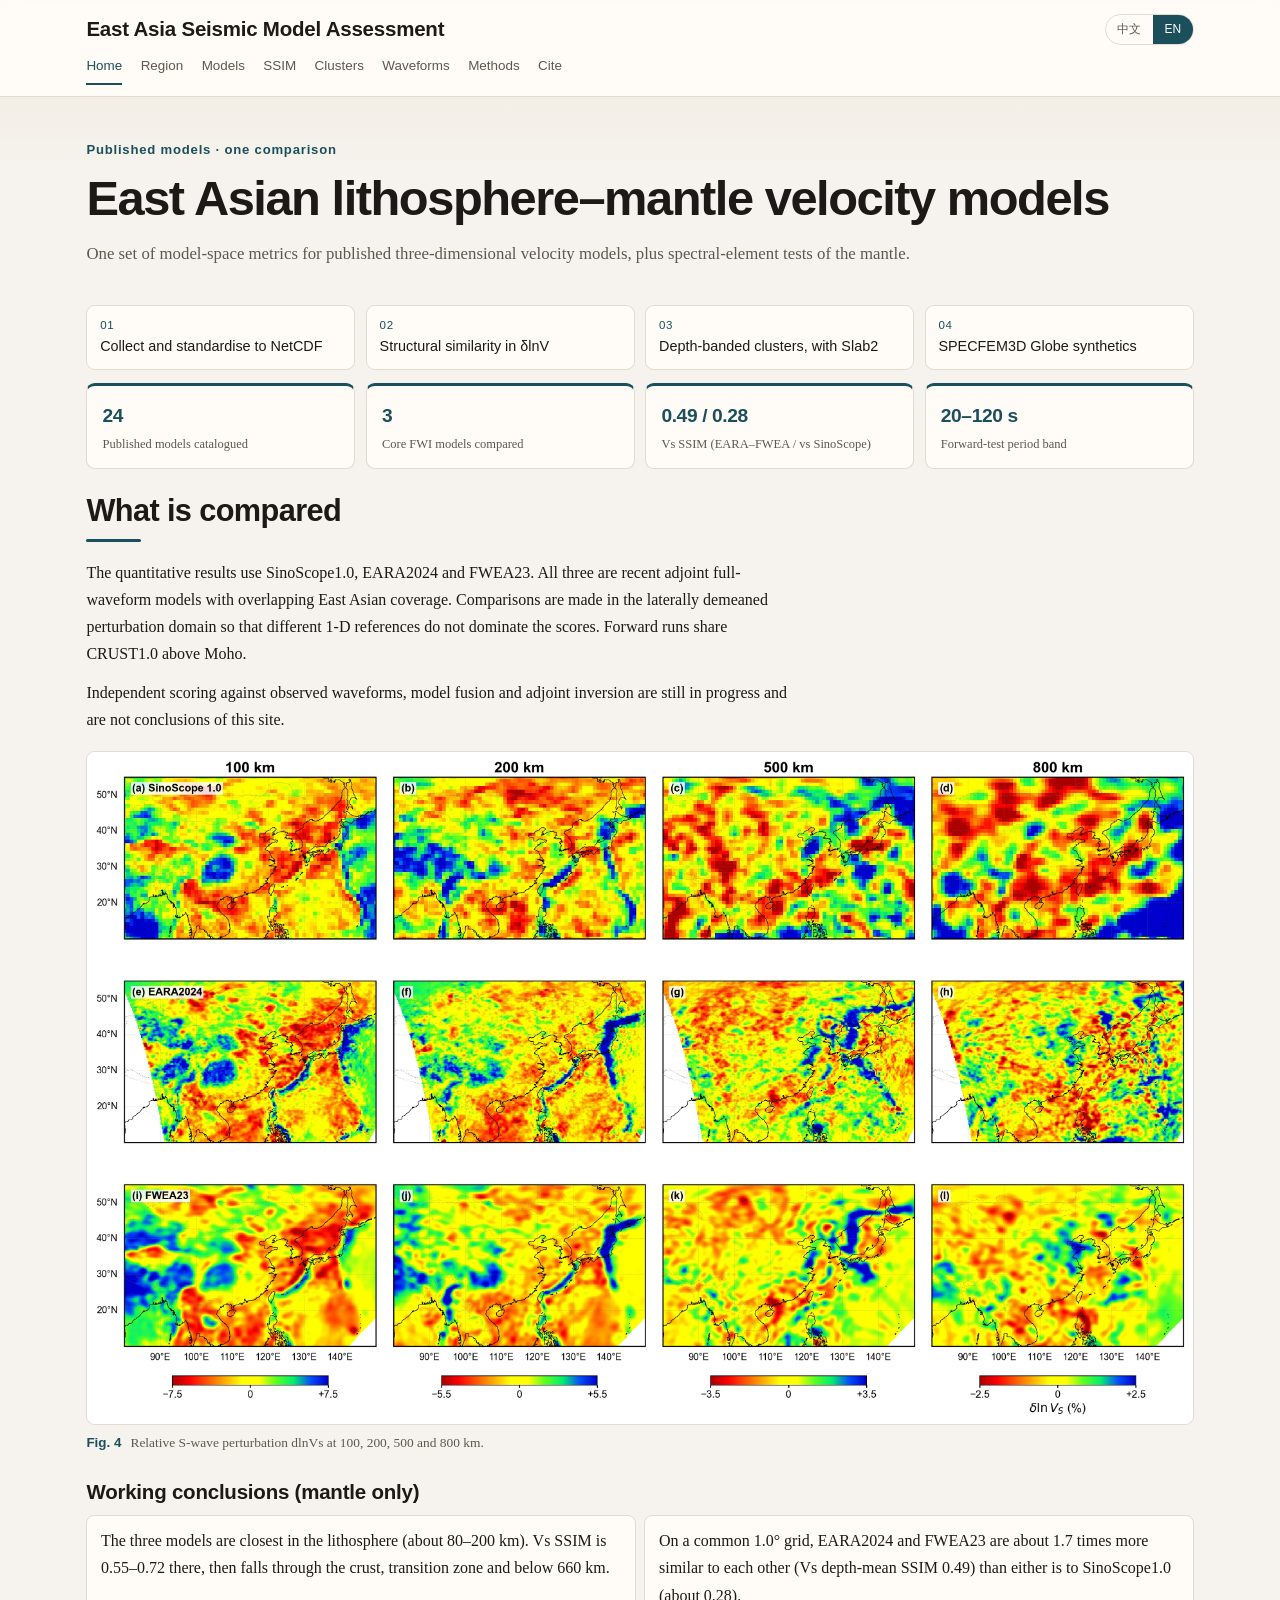
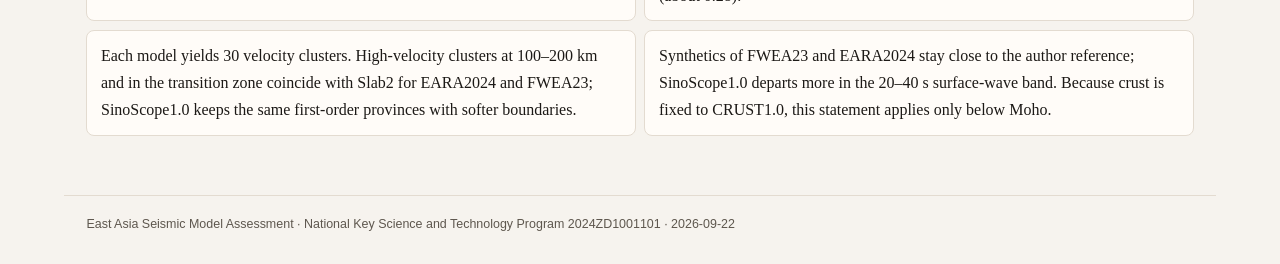
==== commit e5edaa3a: "Enlarge the site title and section headings so they read above the body text. Co-authored-by: Cursor" ====
--- a/en/index.html
+++ b/en/index.html
@@ -7,12 +7,12 @@
   <meta name="description" content="Quantitative assessment of published East Asian lithosphere–mantle seismic velocity models.">
   <link rel="alternate" hreflang="en" href="./">
   <link rel="alternate" hreflang="zh-CN" href="../index.html">
-  <link rel="stylesheet" href="../style.css?v=3">
+  <link rel="stylesheet" href="../style.css?v=4">
 </head>
 <body>
 <header class="site">
   <div class="brand-bar">
-    <a class="brand" href="#home">East Asia Seismic Model Assessment</a>
+    <a class="brand" href="#home">East Asia Seismic <span class="tail">Model Assessment</span></a>
     <nav class="lang-switch" aria-label="Language">
       <a href="../index.html" id="lang-other">中文</a>
       <a href="#" class="current" aria-current="page">EN</a>
@@ -34,7 +34,7 @@
   <section id="home" class="block on">
     <div class="hero">
       <p class="kicker sans">Published models · one comparison</p>
-      <h1>East Asian lithosphere–mantle velocity models</h1>
+      <h1>East Asian <span class="keep">lithosphere–mantle</span> <span class="keep">velocity models</span></h1>
       <p class="lead">One set of model-space metrics for published three-dimensional velocity models, plus spectral-element tests of the mantle.</p>
     </div>
     <ol class="steps sans">
@@ -75,7 +75,7 @@
     <p>Twenty-four published lithosphere–upper-mantle models (2018–2026) were collected from the literature and IRIS EMC. Only the three quasi-continental FWI models share a common volume for a single similarity matrix. Regional and local models are kept as qualitative references.</p>
     <h3>Table 1. Three models used for quantitative scores</h3>
     <div class="table-wrap"><table><thead><tr><th>Attribute</th><th>SinoScope1.0</th><th>EARA2024</th><th>FWEA23</th></tr></thead><tbody>
-        <tr><td>Reference</td><td>Ma et al., 2022</td><td>Xi et al., 2024</td><td>Liu et al., 2024</td></tr>
+        <tr><td>Reference</td><td><a href="https://doi.org/10.1029/2022JB024957" target="_blank" rel="noopener noreferrer">Ma et al., 2022</a></td><td><a href="https://doi.org/10.1093/gji/ggae302" target="_blank" rel="noopener noreferrer">Xi et al., 2024</a></td><td><a href="https://doi.org/10.1016/j.epsl.2024.118764" target="_blank" rel="noopener noreferrer">Liu et al., 2024</a></td></tr>
         <tr><td>Horizontal grid</td><td>~1.0°</td><td>~0.25°</td><td>~0.25°</td></tr>
         <tr><td>Depth (km)</td><td>0–2800</td><td>0–1000</td><td>0–1000</td></tr>
         <tr><td>Events / stations</td><td>410 / 2427</td><td>142 / ~2000</td><td>141 / 4640</td></tr>
@@ -86,22 +86,22 @@
         <tr><td>Distribution</td><td>Regular NetCDF</td><td>Regular NetCDF</td><td>NetCDF + native GLL</td></tr>
         </tbody></table></div>
     <h3>Table S1. Catalog (by year)</h3>
-    <div class="table-wrap"><table><thead><tr><th>Model</th><th>Year</th><th>Parameters</th><th>Depth (km)</th><th>Footprint</th><th>Reference</th></tr></thead><tbody><tr><td>CSEM_Japan</td><td>2018</td><td>Vs</td><td>0–350</td><td>Japan</td><td>Fichtner et al., 2018</td></tr>
-<tr><td>FWEA18</td><td>2018</td><td>Vp, Vs</td><td>0–800</td><td>East Asia</td><td>Tao et al., 2018</td></tr>
-<tr><td>TP2019</td><td>2020</td><td>Vs</td><td>25–700</td><td>Tibetan Plateau</td><td>Xiao et al., 2020</td></tr>
-<tr><td>KEA20</td><td>2021</td><td>Vs</td><td>25–250</td><td>Korea–East Asia</td><td>Witek et al., 2021</td></tr>
-<tr><td>SWChinaCVM-1.0</td><td>2021</td><td>Vp, Vs</td><td>0–50</td><td>SW China</td><td>Liu et al., 2021</td></tr>
-<tr><td>SinoScope1.0</td><td>2022</td><td>Vp, Vs</td><td>0–2800</td><td>China and adjacent</td><td>Ma et al., 2022</td></tr>
-<tr><td>USTClitho2.0</td><td>2022</td><td>Vp, Vs</td><td>0–150</td><td>Continental China</td><td>Han et al., 2022</td></tr>
-<tr><td>SASSY21</td><td>2022</td><td>Vs</td><td>150–600</td><td>SE Asia</td><td>Wehner et al., 2022</td></tr>
-<tr><td>CSRM1.0</td><td>2023</td><td>Vp, Vs</td><td>0–100</td><td>Continental China</td><td>Wen and Yu, 2023</td></tr>
-<tr><td>SWChinaCVM-2.0</td><td>2023</td><td>Vp, Vs</td><td>0–50</td><td>SW China</td><td>Liu et al., 2023</td></tr>
-<tr><td>ASIA2024</td><td>2024</td><td>Vp, Vs</td><td>0–690</td><td>Asia</td><td>Dou et al., 2024</td></tr>
-<tr><td>EARA2024</td><td>2024</td><td>Vp, Vs</td><td>0–1000</td><td>East Asia–NW Pacific</td><td>Xi et al., 2024</td></tr>
-<tr><td>FWEA23</td><td>2024</td><td>Vp, Vs</td><td>0–1000</td><td>East Asia</td><td>Liu et al., 2024</td></tr>
-<tr><td>CSES_VM1.0</td><td>2024</td><td>Vp, Vs</td><td>0–75</td><td>N–S seismic belt</td><td>Wu et al., 2024</td></tr>
-<tr><td>Gao_NEChina</td><td>2025</td><td>Vp</td><td>0–2500</td><td>NE China</td><td>Gao et al., 2025</td></tr>
-<tr><td>Han_NEChina</td><td>2025</td><td>Vs</td><td>0–2500</td><td>NE China</td><td>Han et al., 2025</td></tr></tbody></table></div>
+    <div class="table-wrap"><table><thead><tr><th>Model</th><th>Year</th><th>Parameters</th><th>Depth (km)</th><th>Footprint</th><th>Reference</th></tr></thead><tbody><tr><td>CSEM_Japan</td><td>2018</td><td>Vs</td><td>0–350</td><td>Japan</td><td><a href="https://doi.org/10.1029/2018GL077338" target="_blank" rel="noopener noreferrer">Fichtner et al., 2018</a></td></tr>
+<tr><td>FWEA18</td><td>2018</td><td>Vp, Vs</td><td>0–800</td><td>East Asia</td><td><a href="https://doi.org/10.1029/2018GC007460" target="_blank" rel="noopener noreferrer">Tao et al., 2018</a></td></tr>
+<tr><td>TP2019</td><td>2020</td><td>Vs</td><td>25–700</td><td>Tibetan Plateau</td><td><a href="https://doi.org/10.1029/2019JB018344" target="_blank" rel="noopener noreferrer">Xiao et al., 2020</a></td></tr>
+<tr><td>KEA20</td><td>2021</td><td>Vs</td><td>25–250</td><td>Korea–East Asia</td><td><a href="https://doi.org/10.1029/2020JB021201" target="_blank" rel="noopener noreferrer">Witek et al., 2021</a></td></tr>
+<tr><td>SWChinaCVM-1.0</td><td>2021</td><td>Vp, Vs</td><td>0–50</td><td>SW China</td><td><a href="https://doi.org/10.1785/0220200318" target="_blank" rel="noopener noreferrer">Liu et al., 2021</a></td></tr>
+<tr><td>SinoScope1.0</td><td>2022</td><td>Vp, Vs</td><td>0–2800</td><td>China and adjacent</td><td><a href="https://doi.org/10.1029/2022JB024957" target="_blank" rel="noopener noreferrer">Ma et al., 2022</a></td></tr>
+<tr><td>USTClitho2.0</td><td>2022</td><td>Vp, Vs</td><td>0–150</td><td>Continental China</td><td><a href="https://doi.org/10.1785/0220210122" target="_blank" rel="noopener noreferrer">Han et al., 2022</a></td></tr>
+<tr><td>SASSY21</td><td>2022</td><td>Vs</td><td>150–600</td><td>SE Asia</td><td><a href="https://doi.org/10.1029/2021JB022930" target="_blank" rel="noopener noreferrer">Wehner et al., 2022</a></td></tr>
+<tr><td>CSRM1.0</td><td>2023</td><td>Vp, Vs</td><td>0–100</td><td>Continental China</td><td><a href="https://doi.org/10.26464/epp2023078" target="_blank" rel="noopener noreferrer">Wen and Yu, 2023</a></td></tr>
+<tr><td>SWChinaCVM-2.0</td><td>2023</td><td>Vp, Vs</td><td>0–50</td><td>SW China</td><td><a href="https://doi.org/10.1007/s11430-022-1161-7" target="_blank" rel="noopener noreferrer">Liu et al., 2023</a></td></tr>
+<tr><td>ASIA2024</td><td>2024</td><td>Vp, Vs</td><td>0–690</td><td>Asia</td><td><a href="https://doi.org/10.1016/j.earscirev.2024.104841" target="_blank" rel="noopener noreferrer">Dou et al., 2024</a></td></tr>
+<tr><td>EARA2024</td><td>2024</td><td>Vp, Vs</td><td>0–1000</td><td>East Asia–NW Pacific</td><td><a href="https://doi.org/10.1093/gji/ggae302" target="_blank" rel="noopener noreferrer">Xi et al., 2024</a></td></tr>
+<tr><td>FWEA23</td><td>2024</td><td>Vp, Vs</td><td>0–1000</td><td>East Asia</td><td><a href="https://doi.org/10.1016/j.epsl.2024.118764" target="_blank" rel="noopener noreferrer">Liu et al., 2024</a></td></tr>
+<tr><td>CSES_VM1.0</td><td>2024</td><td>Vp, Vs</td><td>0–75</td><td>N–S seismic belt</td><td><a href="https://doi.org/10.1007/s11430-023-1293-4" target="_blank" rel="noopener noreferrer">Wu et al., 2024</a></td></tr>
+<tr><td>Gao_NEChina</td><td>2025</td><td>Vp</td><td>0–2500</td><td>NE China</td><td><a href="https://doi.org/10.1038/s41467-025-58053-5" target="_blank" rel="noopener noreferrer">Gao et al., 2025</a></td></tr>
+<tr><td>Han_NEChina</td><td>2025</td><td>Vs</td><td>0–2500</td><td>NE China</td><td><a href="https://doi.org/10.1093/gji/ggaf070" target="_blank" rel="noopener noreferrer">Han et al., 2025</a></td></tr></tbody></table></div>
     <p class="note">Additional local models (Chen_SChinaSea, Cao_SETibet, Kumar_Pamir, Wu_NETibet and later regional Vs models) are used only as local checks. Source files: IRIS EMC and paper supplements. This site does not host the NetCDF volumes.</p>
   </section>
   <section id="similarity" class="block">
@@ -173,7 +173,7 @@
       <li>Xi Z, Chen M, Wei S S, Li J, Zhou T, Wang B, Kim Y. 2024. EARA2024: A radially anisotropic seismic velocity model for East Asia and the northwestern Pacific. <i>Geophys. J. Int.</i>, 239(2), 914–935.</li>
       <li>Wang Z, Bovik A C, Sheikh H R, Simoncelli E P. 2004. Image quality assessment: from error visibility to structural similarity. <i>IEEE Trans. Image Process.</i>, 13(4), 600–612.</li>
       <li>Zhou T, Li J, Xi Z, Chen M. 2021. Assessment of seismic tomographic models of the contiguous United States using spectral-element seismic waveforms. <i>Geophys. J. Int.</i>, 228(2), 1392–1414.</li>
-      <li>IRIS DMC, 2011. Data Services Products: EMC. <a href="https://ds.iris.edu/ds/products/emc/">https://ds.iris.edu/ds/products/emc/</a></li>
+      <li>IRIS DMC, 2011. Data Services Products: EMC. <a href="https://ds.iris.edu/ds/products/emc/" target="_blank" rel="noopener noreferrer">https://ds.iris.edu/ds/products/emc/</a></li>
     </ol>
     <p class="note">Figures on this page are from the assessment manuscript.</p>
   </section>
--- a/style.css
+++ b/style.css
@@ -45,12 +45,15 @@
 }
 .brand {
   font-family: var(--sans);
-  font-weight: 640;
-  font-size: 1rem;
-  line-height: 1.3;
+  font-weight: 680;
+  font-size: 1.28rem;
+  letter-spacing: -0.01em;
+  line-height: 1.25;
   text-decoration: none;
   color: var(--ink);
-}
+  white-space: nowrap;
+}
+.brand .tail { white-space: nowrap; }
 .lang-switch {
   display: inline-flex;
   border: 1px solid var(--line);
@@ -88,20 +91,24 @@
 }
 nav.site a:hover, nav.site a.active { color: var(--accent); border-bottom-color: var(--accent); }
 main { padding: 1.35rem 1.4rem 3.5rem; }
-.hero { padding: 0.35rem 0 0.2rem; max-width: 40rem; }
+.hero { padding: 0.6rem 0 0.35rem; max-width: 64rem; }
 .kicker {
-  font-size: 0.78rem;
-  letter-spacing: 0.04em;
+  font-family: var(--sans);
+  font-size: 0.82rem;
+  font-weight: 620;
+  letter-spacing: 0.06em;
   color: var(--accent);
-  margin-bottom: 0.45rem;
+  margin-bottom: 0.55rem;
 }
 .hero h1 {
-  font-size: clamp(1.7rem, 2.6vw, 2.25rem);
-  font-weight: 600;
-  letter-spacing: -0.015em;
-  line-height: 1.25;
+  font-family: var(--sans);
+  font-size: clamp(2.15rem, 4vw, 3.05rem);
+  font-weight: 680;
+  letter-spacing: -0.03em;
+  line-height: 1.18;
   text-wrap: balance;
 }
+.hero h1 .keep { white-space: nowrap; }
 .hero .lead { margin-top: 0.75rem; font-size: 1.05rem; color: var(--muted); }
 .steps {
   list-style: none;
@@ -154,19 +161,30 @@
 .note,
 .cite { max-width: var(--prose); }
 h2 {
-  font-size: 1.45rem;
-  font-weight: 600;
-  margin: 0.2rem 0 0.85rem;
+  font-family: var(--sans);
+  font-size: clamp(1.7rem, 2.4vw, 2.15rem);
+  font-weight: 680;
+  letter-spacing: -0.02em;
+  line-height: 1.25;
+  margin: 0.15rem 0 1.05rem;
 }
 h2::after {
   content: "";
   display: block;
-  width: 2.5rem;
-  height: 2px;
-  margin-top: 0.45rem;
+  width: 3.4rem;
+  height: 3px;
+  margin-top: 0.55rem;
+  border-radius: 2px;
   background: var(--accent);
 }
-h3 { font-size: 1.05rem; margin: 1.35rem 0 0.5rem; }
+h3 {
+  font-family: var(--sans);
+  font-size: 1.28rem;
+  font-weight: 650;
+  letter-spacing: -0.01em;
+  line-height: 1.35;
+  margin: 1.55rem 0 0.6rem;
+}
 p { margin: 0.7rem 0; }
 ul, ol { margin: 0.4rem 0 0.8rem 1.2rem; }
 li { margin: 0.28rem 0; }
@@ -277,9 +295,12 @@
   .findings { grid-template-columns: 1fr 1fr; }
 }
 @media (max-width: 640px) {
-  .brand { font-size: 0.92rem; }
+  .brand { font-size: 1.02rem; white-space: normal; }
+  .brand-bar { align-items: flex-start; }
   .brand-bar, nav.site, main, footer.site { padding-left: 1rem; padding-right: 1rem; }
   nav.site { gap: 0.2rem 0.85rem; }
   .steps { grid-template-columns: 1fr; }
-  .hero h1 { font-size: 1.38rem; }
-}
+  .hero h1 { font-size: 1.72rem; }
+  h2 { font-size: 1.55rem; }
+  h3 { font-size: 1.15rem; }
+}
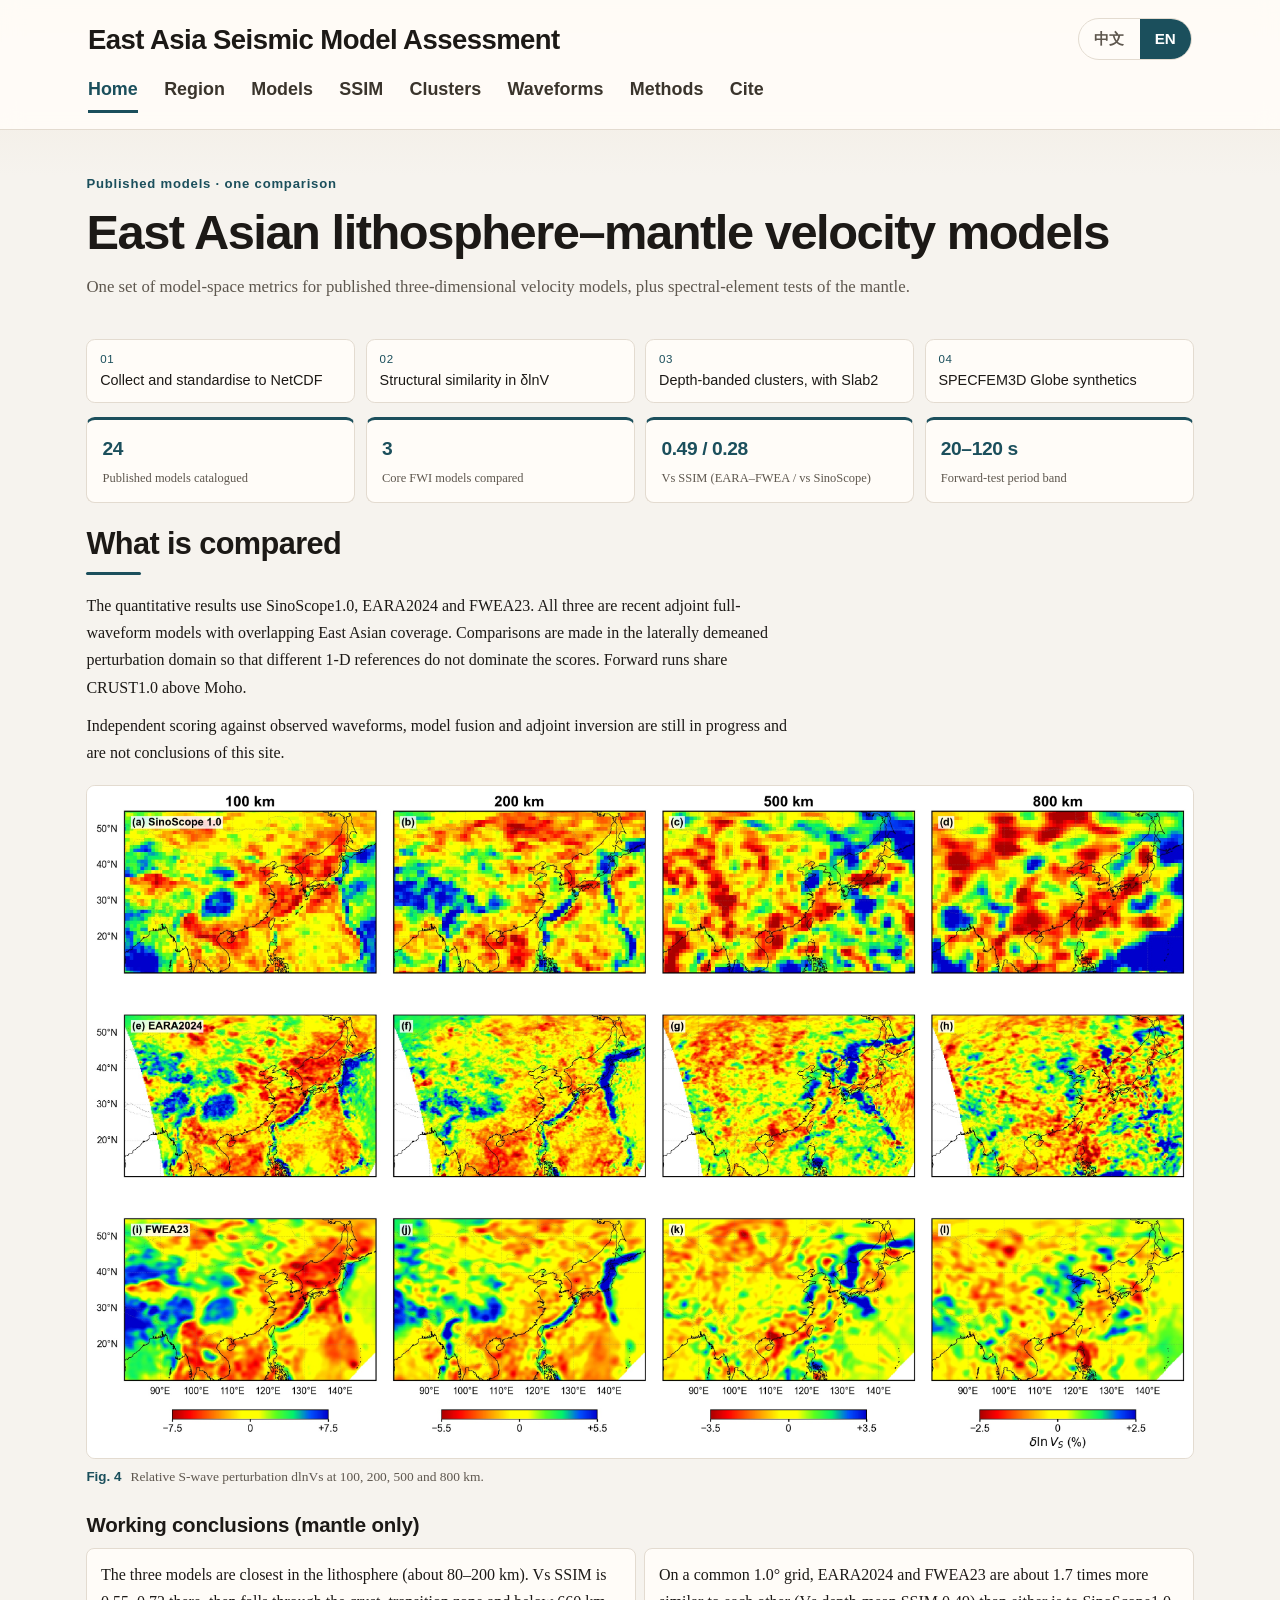
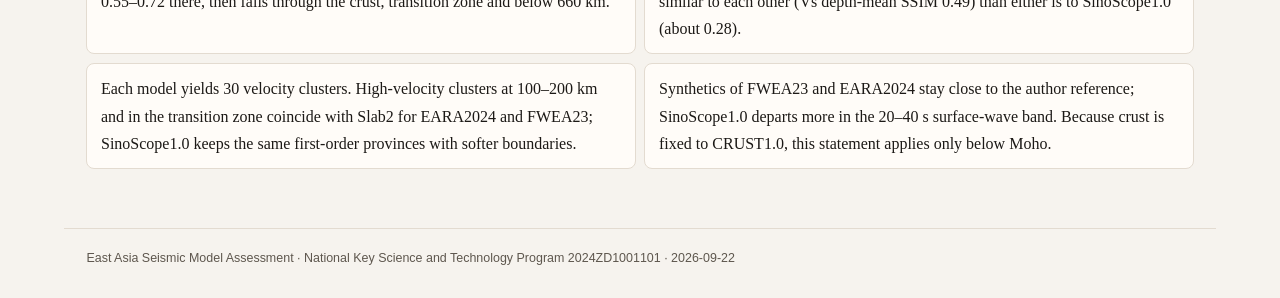
==== commit 66553a83: "Enlarge the header title, language switch, and section navigation. Co-authored-by: Cursor <cursorage" ====
--- a/en/index.html
+++ b/en/index.html
@@ -7,7 +7,7 @@
   <meta name="description" content="Quantitative assessment of published East Asian lithosphere–mantle seismic velocity models.">
   <link rel="alternate" hreflang="en" href="./">
   <link rel="alternate" hreflang="zh-CN" href="../index.html">
-  <link rel="stylesheet" href="../style.css?v=4">
+  <link rel="stylesheet" href="../style.css?v=9">
 </head>
 <body>
 <header class="site">
--- a/style.css
+++ b/style.css
@@ -13,7 +13,7 @@
   --serif: "Iowan Old Style", "Palatino Linotype", Palatino, "Songti SC", "Noto Serif CJK SC", serif;
 }
 * { box-sizing: border-box; margin: 0; padding: 0; }
-html { scroll-behavior: smooth; scroll-padding-top: 7rem; }
+html { scroll-behavior: smooth; scroll-padding-top: 9rem; }
 body {
   font-family: var(--serif);
   color: var(--ink);
@@ -37,18 +37,18 @@
   margin-right: auto;
 }
 .brand-bar {
-  padding: 0.85rem 1.4rem 0.15rem;
+  padding: 1.15rem 1.5rem 0.15rem;
   display: flex;
   justify-content: space-between;
   align-items: center;
-  gap: 1rem;
+  gap: 1.25rem;
 }
 .brand {
   font-family: var(--sans);
-  font-weight: 680;
-  font-size: 1.28rem;
-  letter-spacing: -0.01em;
-  line-height: 1.25;
+  font-weight: 700;
+  font-size: 1.72rem;
+  letter-spacing: -0.02em;
+  line-height: 1.2;
   text-decoration: none;
   color: var(--ink);
   white-space: nowrap;
@@ -64,8 +64,9 @@
 }
 .lang-switch a {
   font-family: var(--sans);
-  font-size: 0.75rem;
-  padding: 0.28rem 0.72rem;
+  font-size: 0.95rem;
+  font-weight: 640;
+  padding: 0.42rem 0.95rem;
   text-decoration: none;
   color: var(--muted);
 }
@@ -76,18 +77,19 @@
 }
 .lang-switch a:hover:not(.current) { color: var(--accent); }
 nav.site {
-  padding: 0.35rem 1.4rem 0.7rem;
+  padding: 0.45rem 1.5rem 1rem;
   display: flex;
   flex-wrap: wrap;
-  gap: 0.15rem 1.15rem;
+  gap: 0.35rem 1.65rem;
 }
 nav.site a {
   font-family: var(--sans);
-  font-size: 0.84rem;
+  font-size: 1.12rem;
+  font-weight: 620;
   text-decoration: none;
-  color: var(--muted);
-  padding: 0.15rem 0 0.28rem;
-  border-bottom: 2px solid transparent;
+  color: #3a342c;
+  padding: 0.28rem 0 0.38rem;
+  border-bottom: 3px solid transparent;
 }
 nav.site a:hover, nav.site a.active { color: var(--accent); border-bottom-color: var(--accent); }
 main { padding: 1.35rem 1.4rem 3.5rem; }
@@ -155,7 +157,7 @@
   letter-spacing: -0.02em;
 }
 .metric .l { font-size: 0.78rem; color: var(--muted); margin-top: 0.25rem; line-height: 1.4; }
-section.block { display: none; scroll-margin-top: 7rem; }
+section.block { display: none; scroll-margin-top: 9rem; }
 section.block.on { display: block; }
 section.block > p,
 .note,
@@ -295,10 +297,19 @@
   .findings { grid-template-columns: 1fr 1fr; }
 }
 @media (max-width: 640px) {
-  .brand { font-size: 1.02rem; white-space: normal; }
-  .brand-bar { align-items: flex-start; }
+  .brand { font-size: 1.2rem; white-space: normal; }
+  .brand-bar { align-items: center; padding-top: 0.85rem; }
+  .lang-switch a { font-size: 0.82rem; padding: 0.32rem 0.72rem; }
+  nav.site {
+    flex-wrap: wrap;
+    overflow: visible;
+    gap: 0.35rem 0.8rem;
+    padding-top: 0.2rem;
+    padding-bottom: 0.7rem;
+  }
+  nav.site a { font-size: 0.98rem; }
+  html[lang="zh-CN"] nav.site { gap: 0.3rem 0.42rem; }
   .brand-bar, nav.site, main, footer.site { padding-left: 1rem; padding-right: 1rem; }
-  nav.site { gap: 0.2rem 0.85rem; }
   .steps { grid-template-columns: 1fr; }
   .hero h1 { font-size: 1.72rem; }
   h2 { font-size: 1.55rem; }
